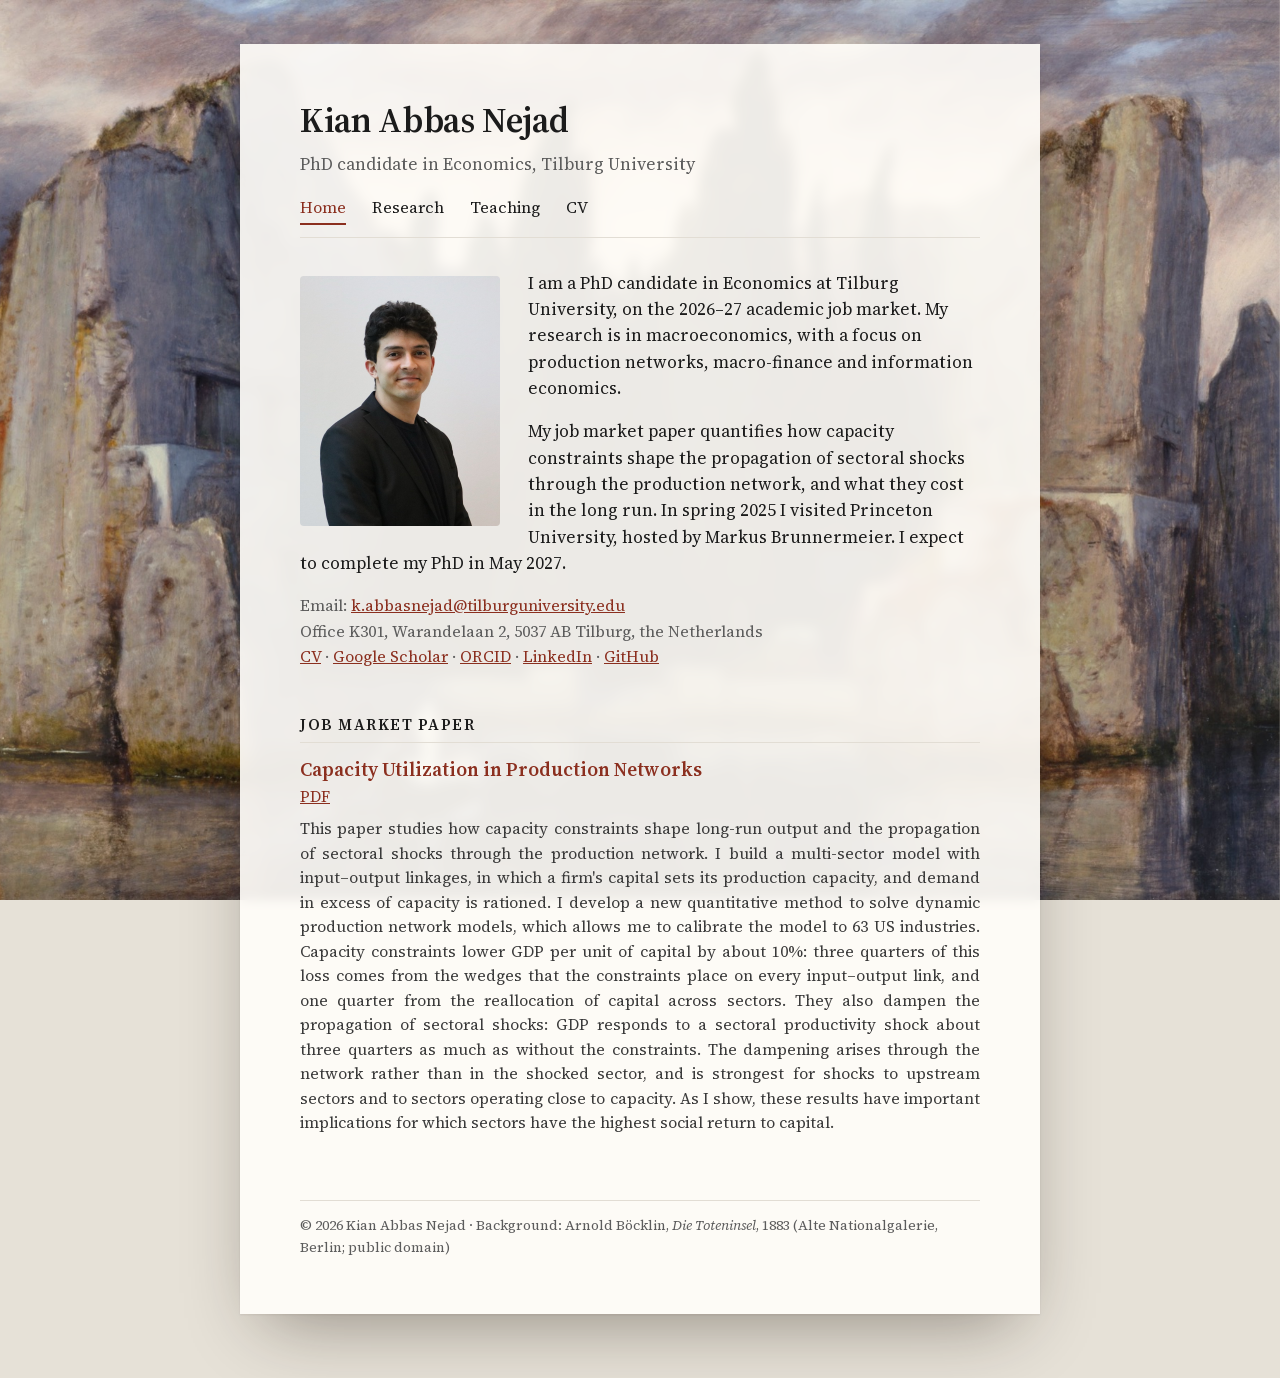
==== index.html @ 10d9824e "Add profile links to the home page; align two abstracts with the CV Co-Authored-By: Claude Fable 5.2" ====
<!doctype html>
<html lang="en">
<head>
<meta charset="utf-8">
<meta name="viewport" content="width=device-width,initial-scale=1">
<title>Kian Abbas Nejad</title>
<meta name="description" content="Kian Abbas Nejad is a PhD candidate in Economics at Tilburg University on the 2026–27 academic job market. Research in macroeconomics: production networks, macro-finance and information economics.">
<link rel="canonical" href="https://kianabbasnejad.com/">
<meta property="og:type" content="website">
<meta property="og:site_name" content="Kian Abbas Nejad">
<meta property="og:title" content="Kian Abbas Nejad">
<meta property="og:description" content="PhD candidate in Economics, Tilburg University. Macroeconomics, production networks, macro-finance and information economics. On the 2026–27 job market.">
<meta property="og:url" content="https://kianabbasnejad.com/">
<meta property="og:image" content="https://kianabbasnejad.com/assets/og-image.jpg">
<meta property="og:image:width" content="1200">
<meta property="og:image:height" content="630">
<meta name="twitter:card" content="summary_large_image">
<link rel="icon" href="/assets/favicon.svg" type="image/svg+xml">
<link rel="icon" href="/assets/favicon-32.png" type="image/png" sizes="32x32">
<link rel="apple-touch-icon" href="/assets/apple-touch-icon.png">
<link rel="stylesheet" href="/assets/style.css">
<script type="application/ld+json">
{"@context":"https://schema.org","@type":"Person","name":"Kian Abbas Nejad","url":"https://kianabbasnejad.com/","image":"https://kianabbasnejad.com/assets/kian.jpg","jobTitle":"PhD candidate in Economics","email":"mailto:k.abbasnejad@tilburguniversity.edu","affiliation":{"@type":"Organization","name":"Tilburg University","url":"https://www.tilburguniversity.edu/"},"knowsAbout":["Macroeconomics","Production networks","Macro-finance","Information economics"],"sameAs":["https://scholar.google.com/citations?user=rgm6spkAAAAJ","https://orcid.org/0009-0003-3855-0825","https://www.linkedin.com/in/kianabbasnejad/","https://github.com/KianAbbasNejad"]}
</script>
</head>
<body>
<div class="art" aria-hidden="true"></div>
<div class="wrap">
<header>
  <p class="name"><a href="/">Kian Abbas Nejad</a></p>
  <p class="sub">PhD candidate in Economics, Tilburg University</p>
  <nav aria-label="Main">
    <a href="/" class="active">Home</a>
    <a href="/research/">Research</a>
    <a href="/teaching/">Teaching</a>
    <a href="/cv/Kian_Abbas_Nejad_CV.pdf" target="_blank" rel="noopener">CV</a>
  </nav>
</header>
<main>
  <img class="photo" src="/assets/kian.jpg" alt="Kian Abbas Nejad" width="200" height="250">
  <p>I am a PhD candidate in Economics at Tilburg University, on the 2026–27 academic job market. My research is in macroeconomics, with a focus on production networks, macro-finance and information economics.</p>
  <p>My job market paper quantifies how capacity constraints shape the propagation of sectoral shocks through the production network, and what they cost in the long run. In spring 2025 I visited Princeton University, hosted by Markus Brunnermeier. I expect to complete my PhD in May 2027.</p>
  <p class="contact">Email: <a href="mailto:k.abbasnejad@tilburguniversity.edu">k.abbasnejad@tilburguniversity.edu</a><br>
  Office K301, Warandelaan 2, 5037 AB Tilburg, the Netherlands<br>
  <a href="/cv/Kian_Abbas_Nejad_CV.pdf" target="_blank" rel="noopener">CV</a> · <a href="https://scholar.google.com/citations?user=rgm6spkAAAAJ&amp;hl=en" target="_blank" rel="me noopener">Google Scholar</a> · <a href="https://orcid.org/0009-0003-3855-0825" target="_blank" rel="me noopener">ORCID</a> · <a href="https://www.linkedin.com/in/kianabbasnejad/" target="_blank" rel="me noopener">LinkedIn</a> · <a href="https://github.com/KianAbbasNejad" target="_blank" rel="me noopener">GitHub</a></p>

  <h2>Job Market Paper</h2>
  <div class="paper">
    <h3><a href="/papers/Abbas_Nejad_JMP.pdf" target="_blank" rel="noopener">Capacity Utilization in Production Networks</a></h3>
    <p class="meta"><a href="/papers/Abbas_Nejad_JMP.pdf" target="_blank" rel="noopener">PDF</a></p>
    <p class="abstract">This paper studies how capacity constraints shape long-run output and the propagation of sectoral shocks through the production network. I build a multi-sector model with input–output linkages, in which a firm's capital sets its production capacity, and demand in excess of capacity is rationed. I develop a new quantitative method to solve dynamic production network models, which allows me to calibrate the model to 63 US industries. Capacity constraints lower GDP per unit of capital by about 10%: three quarters of this loss comes from the wedges that the constraints place on every input–output link, and one quarter from the reallocation of capital across sectors. They also dampen the propagation of sectoral shocks: GDP responds to a sectoral productivity shock about three quarters as much as without the constraints. The dampening arises through the network rather than in the shocked sector, and is strongest for shocks to upstream sectors and to sectors operating close to capacity. As I show, these results have important implications for which sectors have the highest social return to capital.</p>
  </div>

</main>
<footer>© 2026 Kian Abbas Nejad · Background: Arnold Böcklin, <em>Die Toteninsel</em>, 1883 (Alte Nationalgalerie, Berlin; public domain)</footer>
</div>
<!-- Cloudflare Web Analytics --><script type='module' src='https://static.cloudflareinsights.com/beacon.min.js' data-cf-beacon='{"token": "11c5c9d2dc6c4e82a126b1cda43f1b98"}'></script><!-- End Cloudflare Web Analytics -->
</body>
</html>
---- assets/style.css ----
/* kianabbasnejad.com — stylesheet.
   Tunable values live in :root below: accent colour, painting strength (--art), card opacity (--card-a). */

@font-face{font-family:"Source Serif 4";font-style:normal;font-weight:300 700;font-display:swap;src:url(/assets/fonts/SourceSerif4-Roman-latin.woff2) format("woff2");unicode-range:U+0000-00FF,U+0131,U+0152-0153,U+02BB-02BC,U+02C6,U+02DA,U+02DC,U+0304,U+0308,U+0329,U+2000-206F,U+20AC,U+2122,U+2191,U+2193,U+2212,U+2215,U+FEFF,U+FFFD}
@font-face{font-family:"Source Serif 4";font-style:normal;font-weight:300 700;font-display:swap;src:url(/assets/fonts/SourceSerif4-Roman-latin-ext.woff2) format("woff2");unicode-range:U+0100-02BA,U+02BD-02C5,U+02C7-02CC,U+02CE-02D7,U+02DD-02FF,U+0304,U+0308,U+0329,U+1D00-1DBF,U+1E00-1E9F,U+1EF2-1EFF,U+2020,U+20A0-20AB,U+20AD-20C0,U+2113,U+2C60-2C7F,U+A720-A7FF}
@font-face{font-family:"Source Serif 4";font-style:italic;font-weight:300 700;font-display:swap;src:url(/assets/fonts/SourceSerif4-Italic-latin.woff2) format("woff2");unicode-range:U+0000-00FF,U+0131,U+0152-0153,U+02BB-02BC,U+02C6,U+02DA,U+02DC,U+0304,U+0308,U+0329,U+2000-206F,U+20AC,U+2122,U+2191,U+2193,U+2212,U+2215,U+FEFF,U+FFFD}
@font-face{font-family:"Source Serif 4";font-style:italic;font-weight:300 700;font-display:swap;src:url(/assets/fonts/SourceSerif4-Italic-latin-ext.woff2) format("woff2");unicode-range:U+0100-02BA,U+02BD-02C5,U+02C7-02CC,U+02CE-02D7,U+02DD-02FF,U+0304,U+0308,U+0329,U+1D00-1DBF,U+1E00-1E9F,U+1EF2-1EFF,U+2020,U+20A0-20AB,U+20AD-20C0,U+2113,U+2C60-2C7F,U+A720-A7FF}

:root{
  --text:#1b1b1b;
  --muted:#5c5c5c;
  --accent:#8b2f1f;      /* terracotta: links, paper titles, active tab */
  --rule:#e2ddd4;
  --card-rgb:255,253,249; /* cream card colour */
  --card-a:.92;           /* card opacity (0–1) */
  --base:#e6e1d7;         /* colour behind the painting while it loads */
  --art:1;                /* painting strength (0–1) */
}
*{box-sizing:border-box}
html{font-size:17px}
body{margin:0;background:var(--base);color:var(--text);font-family:"Source Serif 4",Georgia,"Times New Roman",serif;line-height:1.55;-webkit-font-smoothing:antialiased}

/* The painting: fixed behind everything */
.art{position:fixed;inset:0;z-index:0;background:url(/assets/toteninsel.jpg) center 40%/cover no-repeat;opacity:var(--art);pointer-events:none}

/* The card */
.wrap{position:relative;z-index:1;max-width:800px;margin:44px auto 64px;padding:48px 60px 56px;background:rgba(var(--card-rgb),var(--card-a));backdrop-filter:blur(6px);-webkit-backdrop-filter:blur(6px);box-shadow:0 1px 2px rgba(40,30,20,.08),0 28px 70px -24px rgba(30,20,10,.45)}

/* Header and navigation */
header .name{font-size:2.1rem;font-weight:600;margin:0;letter-spacing:-.01em}
header .name a{color:inherit;text-decoration:none}
header .sub{margin:4px 0 0;color:var(--muted)}
header nav{margin-top:16px;padding-bottom:12px;border-bottom:1px solid var(--rule)}
header nav a{display:inline-block;margin-right:22px;padding-bottom:3px;color:var(--text);text-decoration:none;font-size:.95rem}
header nav a:hover{color:var(--accent)}
header nav a.active{color:var(--accent);border-bottom:2px solid var(--accent)}
main{margin-top:32px}

/* Text */
a{color:var(--accent)}
p{margin:0 0 1em}
.muted{color:var(--muted)}
.photo{float:left;width:200px;height:auto;margin:6px 28px 12px 0;border-radius:4px}
.contact{font-size:.95rem;color:var(--muted)}
h1{font-size:1.5rem;font-weight:600;margin:0 0 16px}
h2{clear:both;font-size:.9rem;text-transform:uppercase;letter-spacing:.1em;font-weight:600;margin:44px 0 14px;padding-bottom:6px;border-bottom:1px solid var(--rule)}
main > h2:first-child{margin-top:0}

/* Papers */
.paper{margin:0 0 30px}
.paper h3{font-size:1.12rem;font-weight:600;margin:0 0 2px;line-height:1.35}
.paper h3 a{color:var(--accent);text-decoration:none}
.paper h3 a:hover{text-decoration:underline}
.paper .meta{color:var(--muted);font-size:.93rem;margin:0 0 8px}
.paper .abstract{font-size:.93rem;color:#3a3a3a;margin:0;text-align:justify;hyphens:auto}
.badge{display:inline-block;font:600 .68rem/1.4 system-ui,sans-serif;text-transform:uppercase;letter-spacing:.1em;color:var(--accent);border:1px solid var(--accent);border-radius:3px;padding:1px 6px;margin-right:8px;vertical-align:middle}
.refs{font-size:.95rem}

/* Teaching list: year column + description */
.teach{display:grid;grid-template-columns:150px 1fr;row-gap:10px;column-gap:16px;margin:0 0 8px;font-size:.98rem}
.teach dt{color:var(--muted);margin:0}
.teach dd{margin:0}

footer{margin-top:64px;padding-top:14px;border-top:1px solid var(--rule);color:var(--muted);font-size:.82rem}

@media(max-width:760px){
  html{font-size:16px}
  .art{display:none}                       /* phones: card fills the screen, painting not loaded */
  body{background:rgb(var(--card-rgb))}
  .wrap{margin:0;padding:28px 20px 44px;box-shadow:none;backdrop-filter:none;-webkit-backdrop-filter:none}
  .photo{float:none;display:block;width:170px;margin:0 0 20px}
  .teach{grid-template-columns:1fr;row-gap:2px}
  .teach dt{margin-top:10px}
}
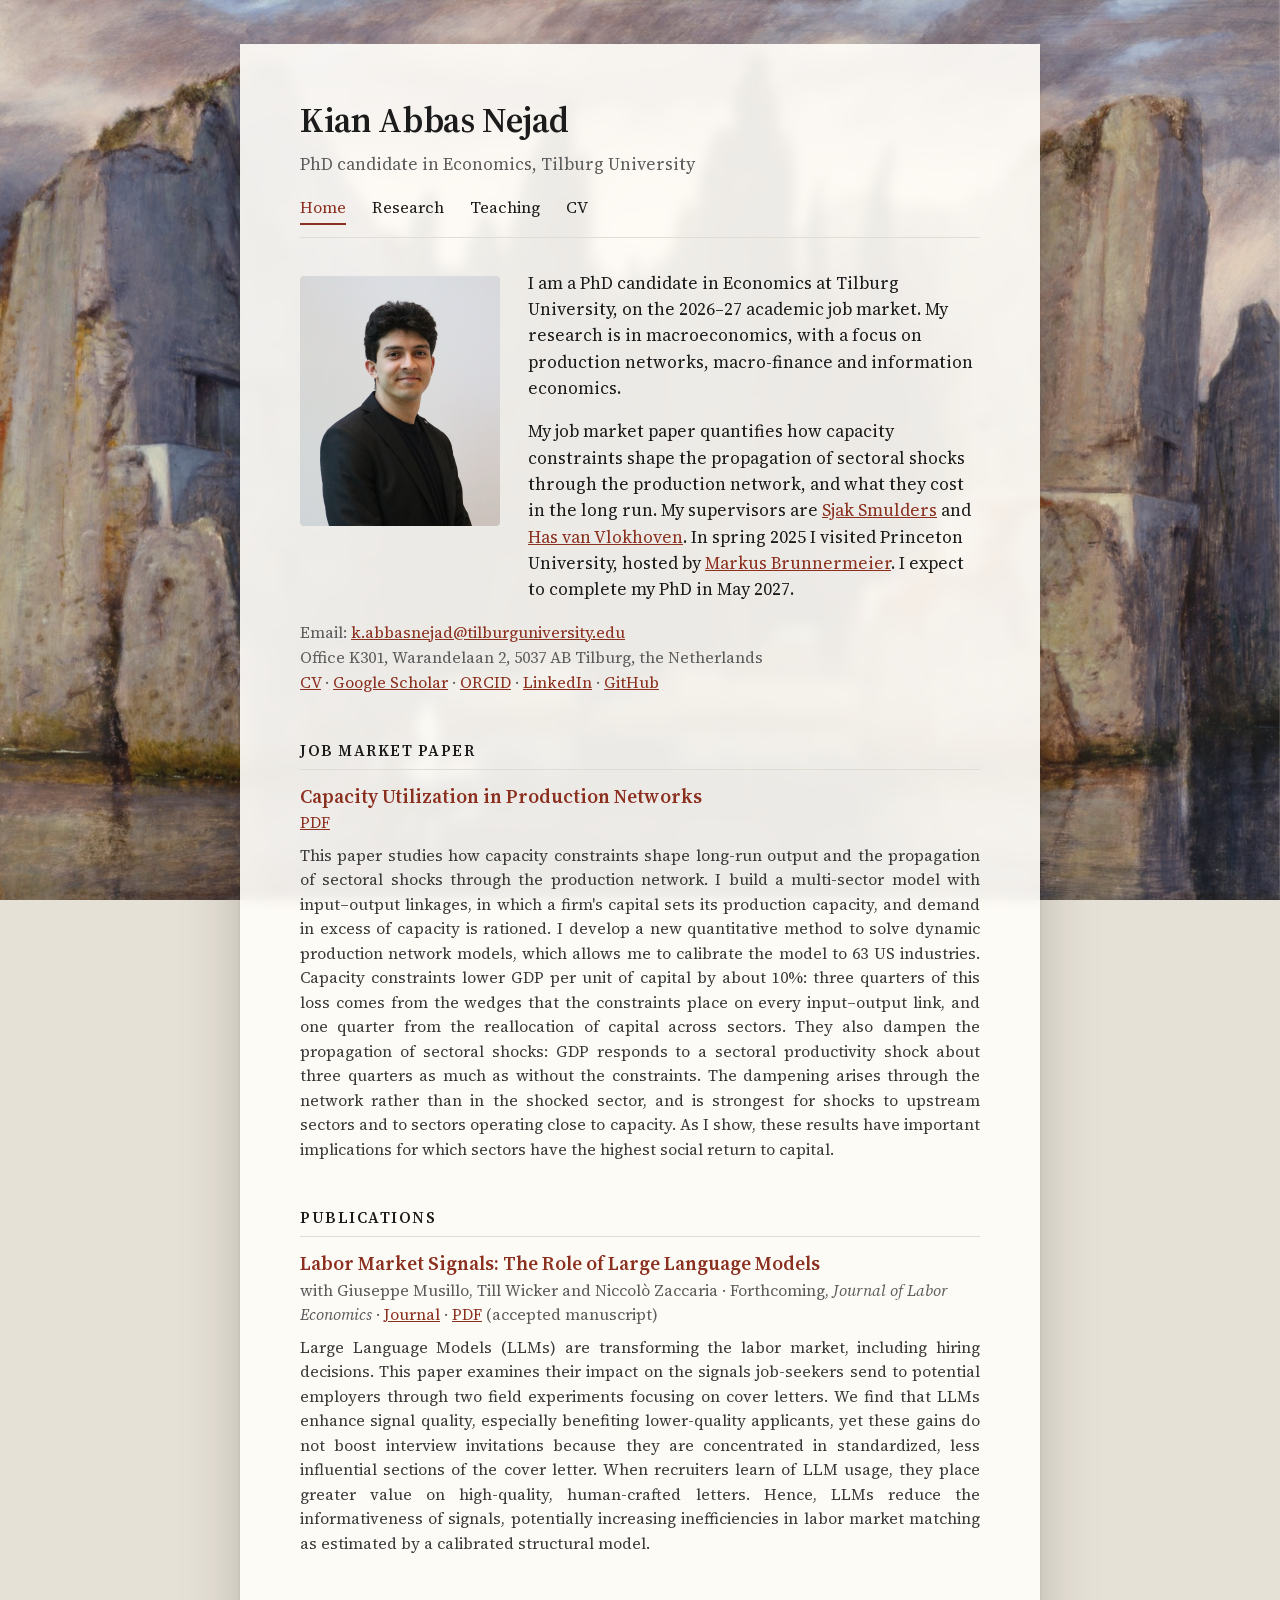
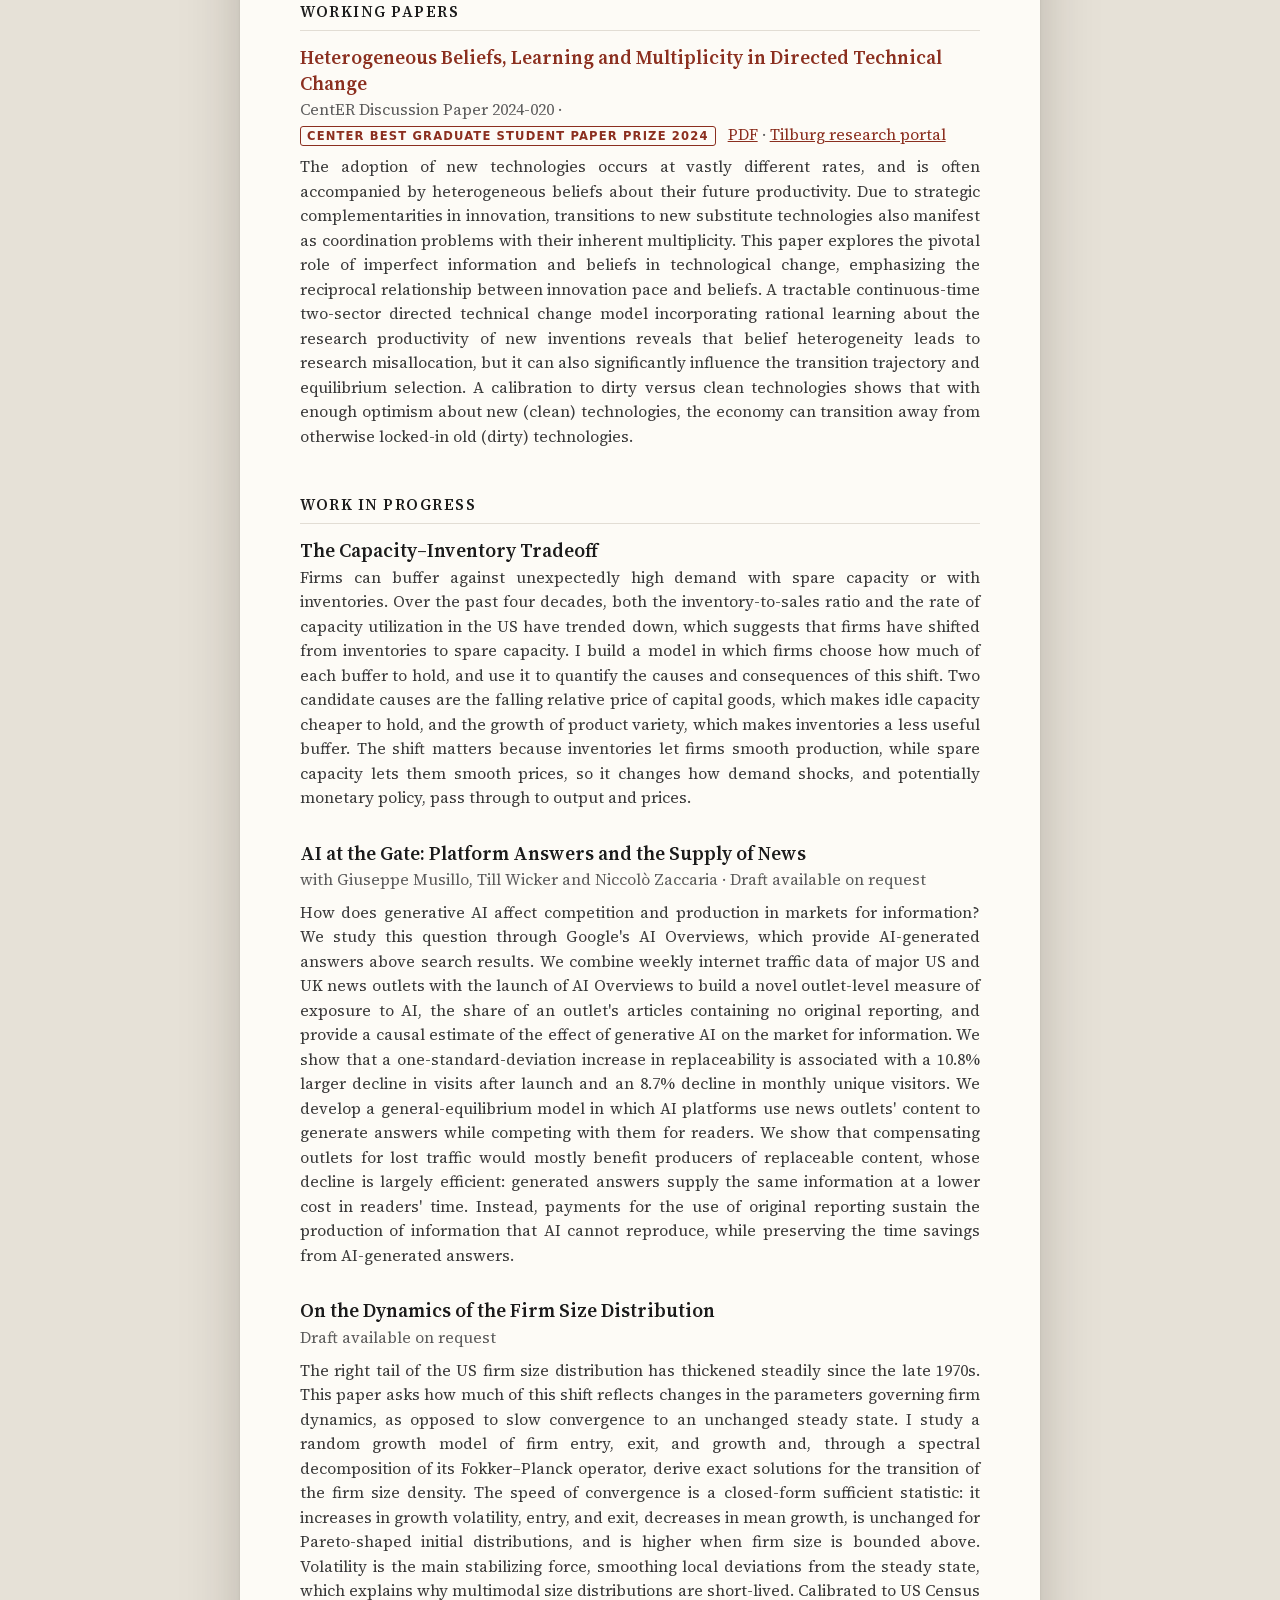
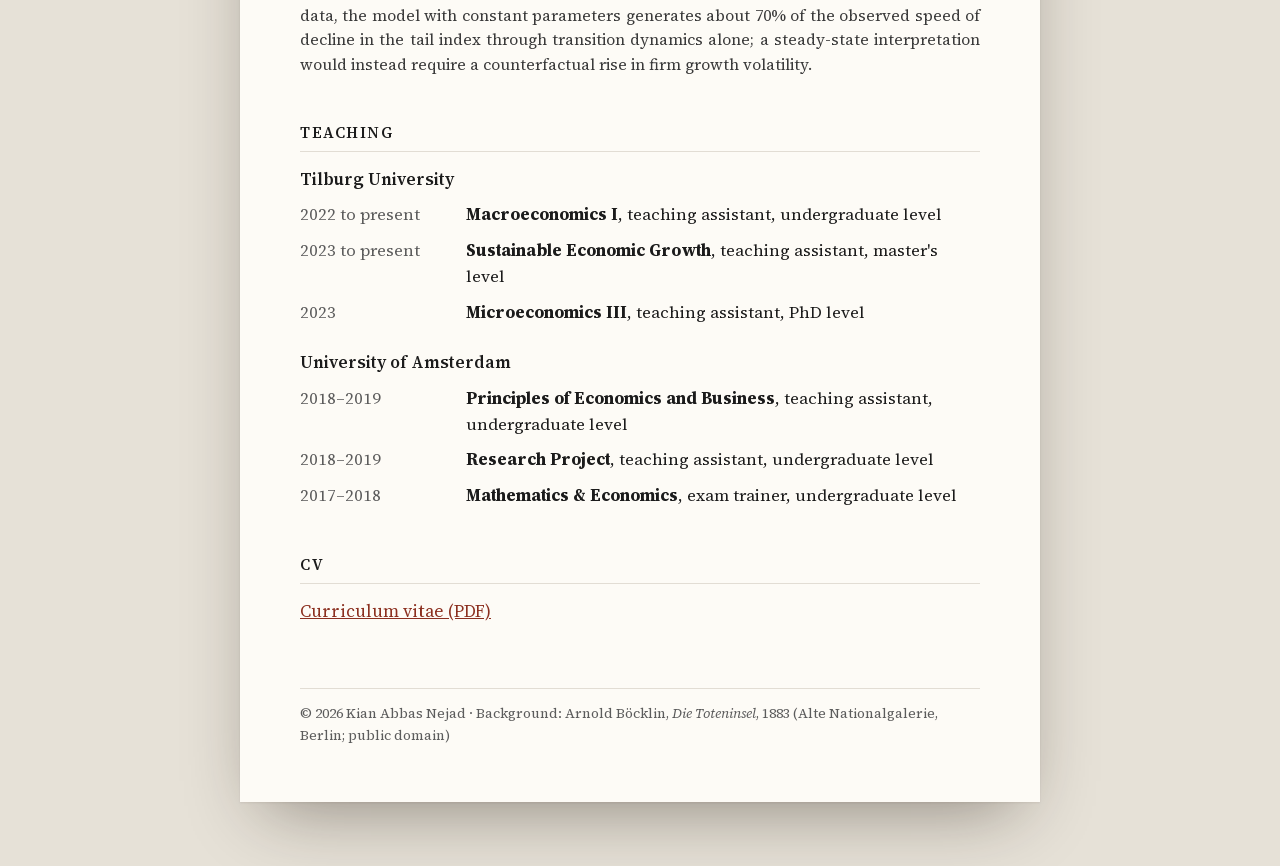
==== commit 9e5eec9d: "One-page site: research, teaching and CV become sections of the home page The tabs now jump to the s" ====
--- a/index.html
+++ b/index.html
@@ -18,42 +18,92 @@
 <link rel="icon" href="/assets/favicon.svg" type="image/svg+xml">
 <link rel="icon" href="/assets/favicon-32.png" type="image/png" sizes="32x32">
 <link rel="apple-touch-icon" href="/assets/apple-touch-icon.png">
-<link rel="stylesheet" href="/assets/style.css">
+<link rel="stylesheet" href="/assets/style.css?v=2">
 <script type="application/ld+json">
 {"@context":"https://schema.org","@type":"Person","name":"Kian Abbas Nejad","url":"https://kianabbasnejad.com/","image":"https://kianabbasnejad.com/assets/kian.jpg","jobTitle":"PhD candidate in Economics","email":"mailto:k.abbasnejad@tilburguniversity.edu","affiliation":{"@type":"Organization","name":"Tilburg University","url":"https://www.tilburguniversity.edu/"},"knowsAbout":["Macroeconomics","Production networks","Macro-finance","Information economics"],"sameAs":["https://scholar.google.com/citations?user=rgm6spkAAAAJ","https://orcid.org/0009-0003-3855-0825","https://www.linkedin.com/in/kianabbasnejad/","https://github.com/KianAbbasNejad"]}
 </script>
 </head>
 <body>
 <div class="art" aria-hidden="true"></div>
-<div class="wrap">
+<div class="wrap" id="top">
 <header>
   <p class="name"><a href="/">Kian Abbas Nejad</a></p>
   <p class="sub">PhD candidate in Economics, Tilburg University</p>
-  <nav aria-label="Main">
-    <a href="/" class="active">Home</a>
-    <a href="/research/">Research</a>
-    <a href="/teaching/">Teaching</a>
-    <a href="/cv/Kian_Abbas_Nejad_CV.pdf" target="_blank" rel="noopener">CV</a>
-  </nav>
 </header>
+<nav class="tabs" aria-label="Main"><div class="tabs-in">
+  <a href="/" class="active" data-s="top">Home</a>
+  <a href="/#research" data-s="research">Research</a>
+  <a href="/#teaching" data-s="teaching">Teaching</a>
+  <a href="/#cv" data-s="cv">CV</a>
+</div></nav>
 <main>
   <img class="photo" src="/assets/kian.jpg" alt="Kian Abbas Nejad" width="200" height="250">
+  <div class="bio">
   <p>I am a PhD candidate in Economics at Tilburg University, on the 2026–27 academic job market. My research is in macroeconomics, with a focus on production networks, macro-finance and information economics.</p>
-  <p>My job market paper quantifies how capacity constraints shape the propagation of sectoral shocks through the production network, and what they cost in the long run. In spring 2025 I visited Princeton University, hosted by Markus Brunnermeier. I expect to complete my PhD in May 2027.</p>
+  <p>My job market paper quantifies how capacity constraints shape the propagation of sectoral shocks through the production network, and what they cost in the long run. My supervisors are <a href="https://www.tilburguniversity.edu/staff/j-a-smulders" target="_blank" rel="noopener">Sjak Smulders</a> and <a href="https://sites.google.com/site/hasvanvlokhoven" target="_blank" rel="noopener">Has van Vlokhoven</a>. In spring 2025 I visited Princeton University, hosted by <a href="https://markus.scholar.princeton.edu/" target="_blank" rel="noopener">Markus Brunnermeier</a>. I expect to complete my PhD in May 2027.</p>
+  </div>
   <p class="contact">Email: <a href="mailto:k.abbasnejad@tilburguniversity.edu">k.abbasnejad@tilburguniversity.edu</a><br>
   Office K301, Warandelaan 2, 5037 AB Tilburg, the Netherlands<br>
   <a href="/cv/Kian_Abbas_Nejad_CV.pdf" target="_blank" rel="noopener">CV</a> · <a href="https://scholar.google.com/citations?user=rgm6spkAAAAJ&amp;hl=en" target="_blank" rel="me noopener">Google Scholar</a> · <a href="https://orcid.org/0009-0003-3855-0825" target="_blank" rel="me noopener">ORCID</a> · <a href="https://www.linkedin.com/in/kianabbasnejad/" target="_blank" rel="me noopener">LinkedIn</a> · <a href="https://github.com/KianAbbasNejad" target="_blank" rel="me noopener">GitHub</a></p>
 
-  <h2>Job Market Paper</h2>
+  <h2 id="research">Job Market Paper</h2>
   <div class="paper">
     <h3><a href="/papers/Abbas_Nejad_JMP.pdf" target="_blank" rel="noopener">Capacity Utilization in Production Networks</a></h3>
     <p class="meta"><a href="/papers/Abbas_Nejad_JMP.pdf" target="_blank" rel="noopener">PDF</a></p>
     <p class="abstract">This paper studies how capacity constraints shape long-run output and the propagation of sectoral shocks through the production network. I build a multi-sector model with input–output linkages, in which a firm's capital sets its production capacity, and demand in excess of capacity is rationed. I develop a new quantitative method to solve dynamic production network models, which allows me to calibrate the model to 63 US industries. Capacity constraints lower GDP per unit of capital by about 10%: three quarters of this loss comes from the wedges that the constraints place on every input–output link, and one quarter from the reallocation of capital across sectors. They also dampen the propagation of sectoral shocks: GDP responds to a sectoral productivity shock about three quarters as much as without the constraints. The dampening arises through the network rather than in the shocked sector, and is strongest for shocks to upstream sectors and to sectors operating close to capacity. As I show, these results have important implications for which sectors have the highest social return to capital.</p>
   </div>
 
+  <h2>Publications</h2>
+  <div class="paper">
+    <h3><a href="https://www.journals.uchicago.edu/doi/10.1086/744669" target="_blank" rel="noopener">Labor Market Signals: The Role of Large Language Models</a></h3>
+    <p class="meta">with Giuseppe Musillo, Till Wicker and Niccolò Zaccaria · Forthcoming, <em>Journal of Labor Economics</em> · <a href="https://www.journals.uchicago.edu/doi/10.1086/744669" target="_blank" rel="noopener">Journal</a> · <a href="/papers/Labor_Market_Signals_LLMs.pdf" target="_blank" rel="noopener">PDF</a> (accepted manuscript)</p>
+    <p class="abstract">Large Language Models (LLMs) are transforming the labor market, including hiring decisions. This paper examines their impact on the signals job-seekers send to potential employers through two field experiments focusing on cover letters. We find that LLMs enhance signal quality, especially benefiting lower-quality applicants, yet these gains do not boost interview invitations because they are concentrated in standardized, less influential sections of the cover letter. When recruiters learn of LLM usage, they place greater value on high-quality, human-crafted letters. Hence, LLMs reduce the informativeness of signals, potentially increasing inefficiencies in labor market matching as estimated by a calibrated structural model.</p>
+  </div>
+
+  <h2>Working Papers</h2>
+  <div class="paper">
+    <h3><a href="/papers/Abbas_Nejad_Heterogeneous_Beliefs_DTC.pdf" target="_blank" rel="noopener">Heterogeneous Beliefs, Learning and Multiplicity in Directed Technical Change</a></h3>
+    <p class="meta">CentER Discussion Paper 2024-020 · <span class="badge">CentER Best Graduate Student Paper Prize 2024</span> <a href="/papers/Abbas_Nejad_Heterogeneous_Beliefs_DTC.pdf" target="_blank" rel="noopener">PDF</a> · <a href="https://research.tilburguniversity.edu/en/publications/heterogeneous-beliefs-learning-and-multiplicity-in-directed-techn/" target="_blank" rel="noopener">Tilburg research portal</a></p>
+    <p class="abstract">The adoption of new technologies occurs at vastly different rates, and is often accompanied by heterogeneous beliefs about their future productivity. Due to strategic complementarities in innovation, transitions to new substitute technologies also manifest as coordination problems with their inherent multiplicity. This paper explores the pivotal role of imperfect information and beliefs in technological change, emphasizing the reciprocal relationship between innovation pace and beliefs. A tractable continuous-time two-sector directed technical change model incorporating rational learning about the research productivity of new inventions reveals that belief heterogeneity leads to research misallocation, but it can also significantly influence the transition trajectory and equilibrium selection. A calibration to dirty versus clean technologies shows that with enough optimism about new (clean) technologies, the economy can transition away from otherwise locked-in old (dirty) technologies.</p>
+  </div>
+
+  <h2>Work in Progress</h2>
+  <div class="paper">
+    <h3>The Capacity–Inventory Tradeoff</h3>
+    <p class="abstract">Firms can buffer against unexpectedly high demand with spare capacity or with inventories. Over the past four decades, both the inventory-to-sales ratio and the rate of capacity utilization in the US have trended down, which suggests that firms have shifted from inventories to spare capacity. I build a model in which firms choose how much of each buffer to hold, and use it to quantify the causes and consequences of this shift. Two candidate causes are the falling relative price of capital goods, which makes idle capacity cheaper to hold, and the growth of product variety, which makes inventories a less useful buffer. The shift matters because inventories let firms smooth production, while spare capacity lets them smooth prices, so it changes how demand shocks, and potentially monetary policy, pass through to output and prices.</p>
+  </div>
+  <div class="paper">
+    <h3>AI at the Gate: Platform Answers and the Supply of News</h3>
+    <p class="meta">with Giuseppe Musillo, Till Wicker and Niccolò Zaccaria · Draft available on request</p>
+    <p class="abstract">How does generative AI affect competition and production in markets for information? We study this question through Google's AI Overviews, which provide AI-generated answers above search results. We combine weekly internet traffic data of major US and UK news outlets with the launch of AI Overviews to build a novel outlet-level measure of exposure to AI, the share of an outlet's articles containing no original reporting, and provide a causal estimate of the effect of generative AI on the market for information. We show that a one-standard-deviation increase in replaceability is associated with a 10.8% larger decline in visits after launch and an 8.7% decline in monthly unique visitors. We develop a general-equilibrium model in which AI platforms use news outlets' content to generate answers while competing with them for readers. We show that compensating outlets for lost traffic would mostly benefit producers of replaceable content, whose decline is largely efficient: generated answers supply the same information at a lower cost in readers' time. Instead, payments for the use of original reporting sustain the production of information that AI cannot reproduce, while preserving the time savings from AI-generated answers.</p>
+  </div>
+  <div class="paper">
+    <h3>On the Dynamics of the Firm Size Distribution</h3>
+    <p class="meta">Draft available on request</p>
+    <p class="abstract">The right tail of the US firm size distribution has thickened steadily since the late 1970s. This paper asks how much of this shift reflects changes in the parameters governing firm dynamics, as opposed to slow convergence to an unchanged steady state. I study a random growth model of firm entry, exit, and growth and, through a spectral decomposition of its Fokker–Planck operator, derive exact solutions for the transition of the firm size density. The speed of convergence is a closed-form sufficient statistic: it increases in growth volatility, entry, and exit, decreases in mean growth, is unchanged for Pareto-shaped initial distributions, and is higher when firm size is bounded above. Volatility is the main stabilizing force, smoothing local deviations from the steady state, which explains why multimodal size distributions are short-lived. Calibrated to US Census data, the model with constant parameters generates about 70% of the observed speed of decline in the tail index through transition dynamics alone; a steady-state interpretation would instead require a counterfactual rise in firm growth volatility.</p>
+  </div>
+
+  <h2 id="teaching">Teaching</h2>
+  <h3 class="inst">Tilburg University</h3>
+  <dl class="teach">
+    <dt>2022 to present</dt><dd><strong>Macroeconomics I</strong>, teaching assistant, undergraduate level</dd>
+    <dt>2023 to present</dt><dd><strong>Sustainable Economic Growth</strong>, teaching assistant, master's level</dd>
+    <dt>2023</dt><dd><strong>Microeconomics III</strong>, teaching assistant, PhD level</dd>
+  </dl>
+
+  <h3 class="inst">University of Amsterdam</h3>
+  <dl class="teach">
+    <dt>2018–2019</dt><dd><strong>Principles of Economics and Business</strong>, teaching assistant, undergraduate level</dd>
+    <dt>2018–2019</dt><dd><strong>Research Project</strong>, teaching assistant, undergraduate level</dd>
+    <dt>2017–2018</dt><dd><strong>Mathematics &amp; Economics</strong>, exam trainer, undergraduate level</dd>
+  </dl>
+
+  <h2 id="cv">CV</h2>
+  <p><a href="/cv/Kian_Abbas_Nejad_CV.pdf" target="_blank" rel="noopener">Curriculum vitae (PDF)</a></p>
 </main>
 <footer>© 2026 Kian Abbas Nejad · Background: Arnold Böcklin, <em>Die Toteninsel</em>, 1883 (Alte Nationalgalerie, Berlin; public domain)</footer>
 </div>
+<script src="/assets/site.js?v=2" defer></script>
 <!-- Cloudflare Web Analytics --><script type='module' src='https://static.cloudflareinsights.com/beacon.min.js' data-cf-beacon='{"token": "11c5c9d2dc6c4e82a126b1cda43f1b98"}'></script><!-- End Cloudflare Web Analytics -->
 </body>
 </html>
--- a/assets/style.css
+++ b/assets/style.css
@@ -17,7 +17,8 @@
   --art:1;                /* painting strength (0–1) */
 }
 *{box-sizing:border-box}
-html{font-size:17px}
+html{font-size:17px;scroll-behavior:smooth}
+@media(prefers-reduced-motion:reduce){html{scroll-behavior:auto}}
 body{margin:0;background:var(--base);color:var(--text);font-family:"Source Serif 4",Georgia,"Times New Roman",serif;line-height:1.55;-webkit-font-smoothing:antialiased}
 
 /* The painting: fixed behind everything */
@@ -30,10 +31,16 @@
 header .name{font-size:2.1rem;font-weight:600;margin:0;letter-spacing:-.01em}
 header .name a{color:inherit;text-decoration:none}
 header .sub{margin:4px 0 0;color:var(--muted)}
-header nav{margin-top:16px;padding-bottom:12px;border-bottom:1px solid var(--rule)}
-header nav a{display:inline-block;margin-right:22px;padding-bottom:3px;color:var(--text);text-decoration:none;font-size:.95rem}
-header nav a:hover{color:var(--accent)}
-header nav a.active{color:var(--accent);border-bottom:2px solid var(--accent)}
+/* The tabs are a full-width band of the card (hence the negative margins), so that they can cover the text that scrolls under them */
+.tabs{margin:4px -60px 0;padding:12px 60px 0}
+.tabs-in{padding-bottom:12px;border-bottom:1px solid var(--rule)}
+.tabs a{display:inline-block;margin-right:22px;padding-bottom:3px;color:var(--text);text-decoration:none;font-size:.95rem}
+.tabs a:hover{color:var(--accent)}
+.tabs a.active{color:var(--accent);border-bottom:2px solid var(--accent)}
+/* With JavaScript (assets/site.js sets .js and .stuck) the tabs stay at the top of the window while the page scrolls */
+.js .tabs{position:sticky;top:0;z-index:2}
+.js .tabs.stuck{background:rgb(var(--card-rgb));box-shadow:0 1px 0 var(--rule),0 12px 18px -16px rgba(40,30,20,.45)}
+.js .tabs.stuck .tabs-in{border-bottom-color:transparent}
 main{margin-top:32px}
 
 /* Text */
@@ -41,9 +48,10 @@
 p{margin:0 0 1em}
 .muted{color:var(--muted)}
 .photo{float:left;width:200px;height:auto;margin:6px 28px 12px 0;border-radius:4px}
+.bio{overflow:hidden}                    /* the text stays a column beside the photo instead of running under it */
 .contact{font-size:.95rem;color:var(--muted)}
 h1{font-size:1.5rem;font-weight:600;margin:0 0 16px}
-h2{clear:both;font-size:.9rem;text-transform:uppercase;letter-spacing:.1em;font-weight:600;margin:44px 0 14px;padding-bottom:6px;border-bottom:1px solid var(--rule)}
+h2{clear:both;scroll-margin-top:76px;font-size:.9rem;text-transform:uppercase;letter-spacing:.1em;font-weight:600;margin:44px 0 14px;padding-bottom:6px;border-bottom:1px solid var(--rule)}
 main > h2:first-child{margin-top:0}
 
 /* Papers */
@@ -56,7 +64,9 @@
 .badge{display:inline-block;font:600 .68rem/1.4 system-ui,sans-serif;text-transform:uppercase;letter-spacing:.1em;color:var(--accent);border:1px solid var(--accent);border-radius:3px;padding:1px 6px;margin-right:8px;vertical-align:middle}
 .refs{font-size:.95rem}
 
-/* Teaching list: year column + description */
+/* Teaching list: institution, then year column + description */
+.inst{font-size:1rem;font-weight:600;margin:24px 0 10px}
+h2 + .inst{margin-top:0}
 .teach{display:grid;grid-template-columns:150px 1fr;row-gap:10px;column-gap:16px;margin:0 0 8px;font-size:.98rem}
 .teach dt{color:var(--muted);margin:0}
 .teach dd{margin:0}
@@ -68,6 +78,7 @@
   .art{display:none}                       /* phones: card fills the screen, painting not loaded */
   body{background:rgb(var(--card-rgb))}
   .wrap{margin:0;padding:28px 20px 44px;box-shadow:none;backdrop-filter:none;-webkit-backdrop-filter:none}
+  .tabs{margin:4px -20px 0;padding:12px 20px 0}
   .photo{float:none;display:block;width:170px;margin:0 0 20px}
   .teach{grid-template-columns:1fr;row-gap:2px}
   .teach dt{margin-top:10px}
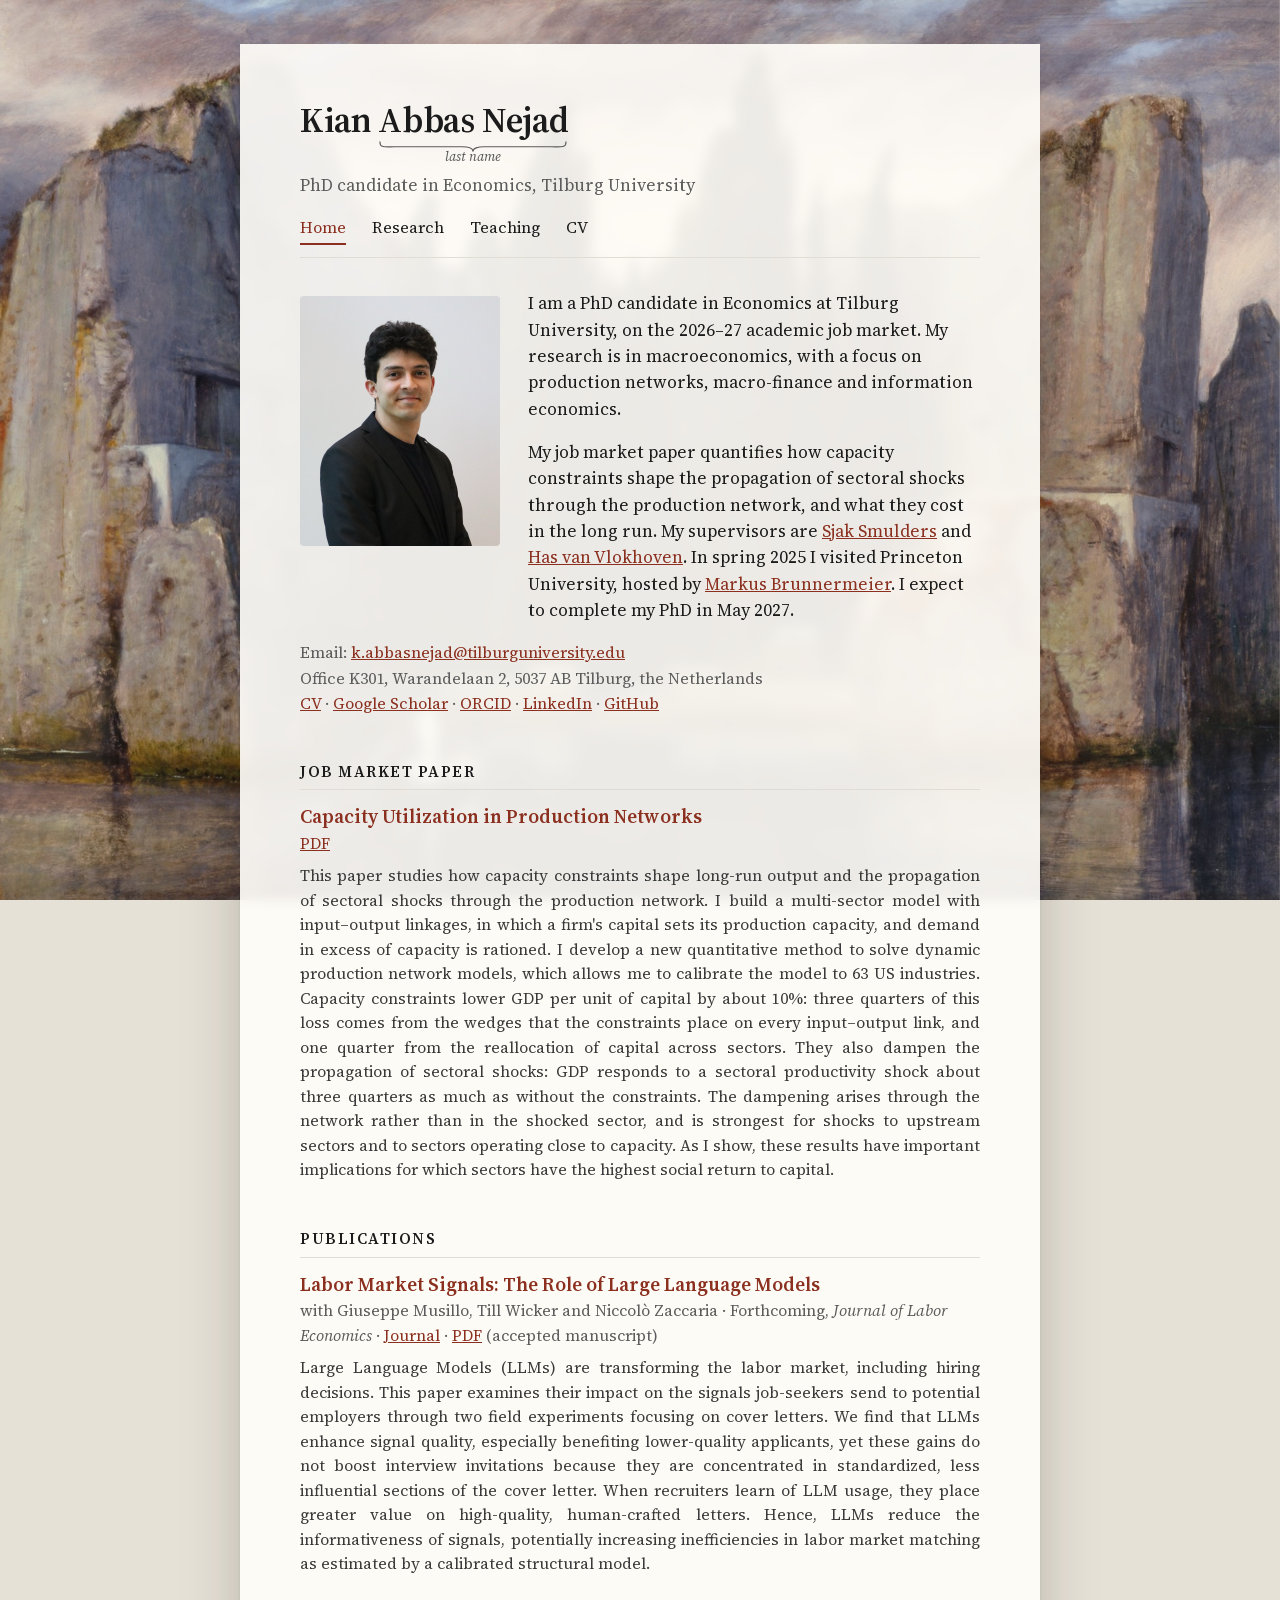
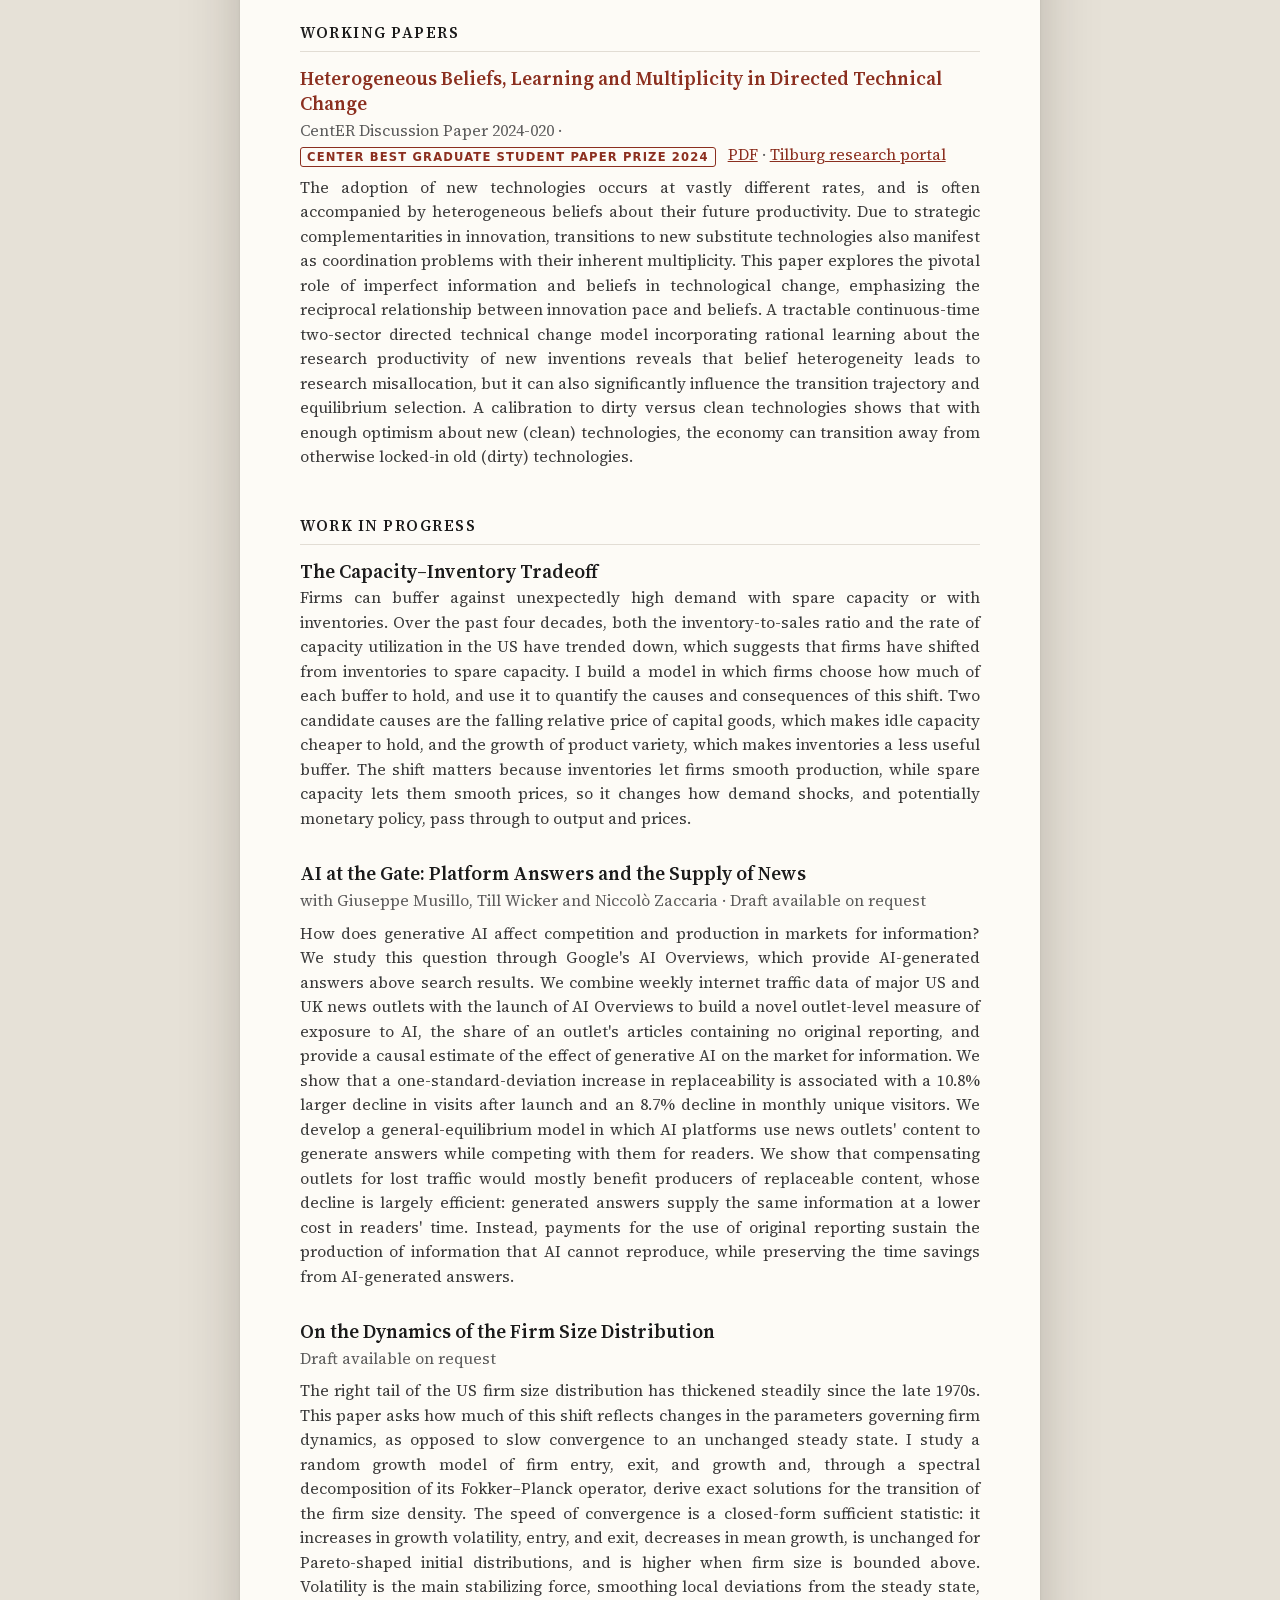
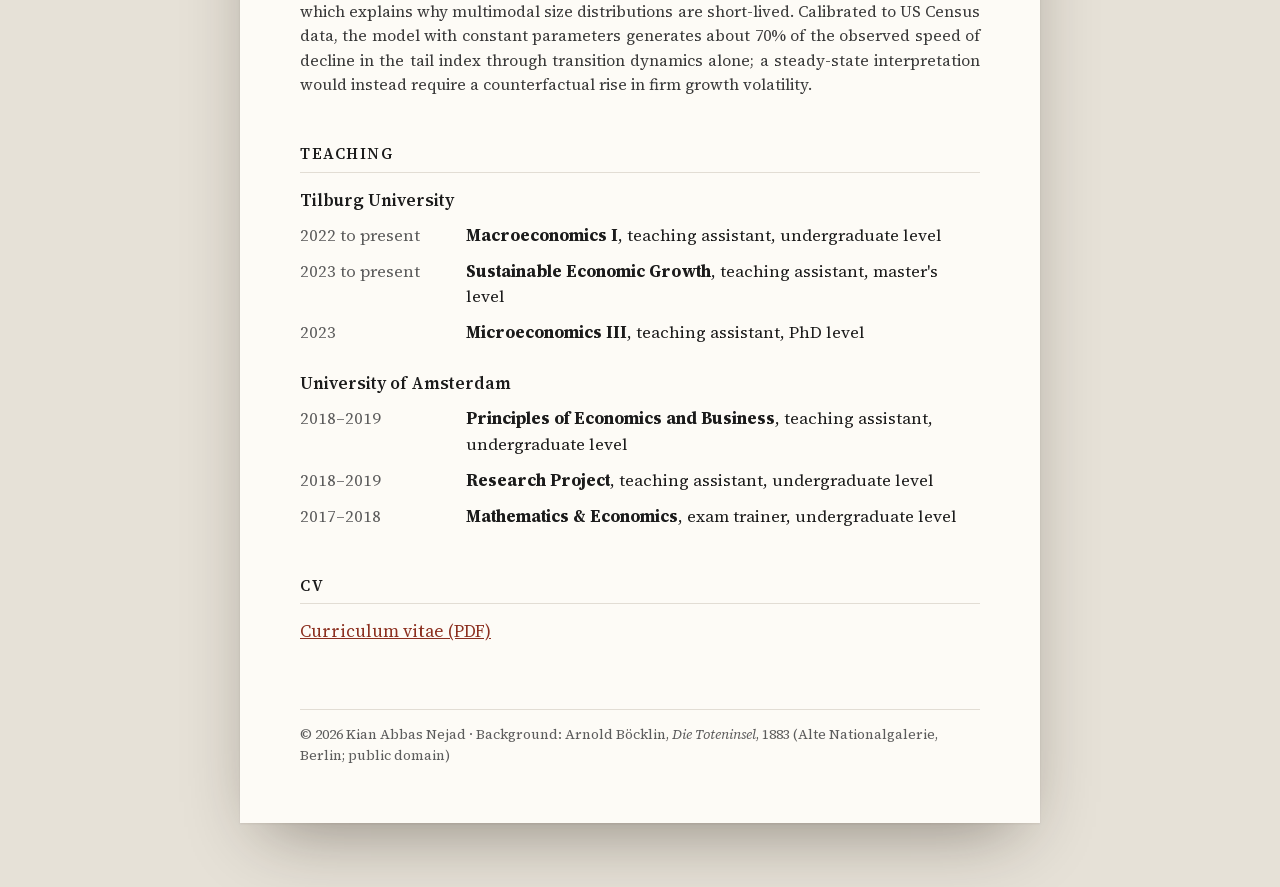
==== commit cf2e7adb: "Mark the last name with an underbrace; add first and last name to the structured data Co-Authored-By" ====
--- a/index.html
+++ b/index.html
@@ -18,16 +18,16 @@
 <link rel="icon" href="/assets/favicon.svg" type="image/svg+xml">
 <link rel="icon" href="/assets/favicon-32.png" type="image/png" sizes="32x32">
 <link rel="apple-touch-icon" href="/assets/apple-touch-icon.png">
-<link rel="stylesheet" href="/assets/style.css?v=2">
+<link rel="stylesheet" href="/assets/style.css?v=3">
 <script type="application/ld+json">
-{"@context":"https://schema.org","@type":"Person","name":"Kian Abbas Nejad","url":"https://kianabbasnejad.com/","image":"https://kianabbasnejad.com/assets/kian.jpg","jobTitle":"PhD candidate in Economics","email":"mailto:k.abbasnejad@tilburguniversity.edu","affiliation":{"@type":"Organization","name":"Tilburg University","url":"https://www.tilburguniversity.edu/"},"knowsAbout":["Macroeconomics","Production networks","Macro-finance","Information economics"],"sameAs":["https://scholar.google.com/citations?user=rgm6spkAAAAJ","https://orcid.org/0009-0003-3855-0825","https://www.linkedin.com/in/kianabbasnejad/","https://github.com/KianAbbasNejad"]}
+{"@context":"https://schema.org","@type":"Person","name":"Kian Abbas Nejad","givenName":"Kian","familyName":"Abbas Nejad","url":"https://kianabbasnejad.com/","image":"https://kianabbasnejad.com/assets/kian.jpg","jobTitle":"PhD candidate in Economics","email":"mailto:k.abbasnejad@tilburguniversity.edu","affiliation":{"@type":"Organization","name":"Tilburg University","url":"https://www.tilburguniversity.edu/"},"knowsAbout":["Macroeconomics","Production networks","Macro-finance","Information economics"],"sameAs":["https://scholar.google.com/citations?user=rgm6spkAAAAJ","https://orcid.org/0009-0003-3855-0825","https://www.linkedin.com/in/kianabbasnejad/","https://github.com/KianAbbasNejad"]}
 </script>
 </head>
 <body>
 <div class="art" aria-hidden="true"></div>
 <div class="wrap" id="top">
 <header>
-  <p class="name"><a href="/">Kian Abbas Nejad</a></p>
+  <p class="name braced"><a href="/">Kian <span class="ub">Abbas Nejad<svg viewBox="0 0 200 12" preserveAspectRatio="none" aria-hidden="true" focusable="false"><path d="M1,1 C1,7.5 5,6.5 16,6.5 L88,6.5 C95,6.5 100,8 100,11.5 C100,8 105,6.5 112,6.5 L184,6.5 C195,6.5 199,7.5 199,1"/></svg></span></a></p>
   <p class="sub">PhD candidate in Economics, Tilburg University</p>
 </header>
 <nav class="tabs" aria-label="Main"><div class="tabs-in">
@@ -103,7 +103,7 @@
 </main>
 <footer>© 2026 Kian Abbas Nejad · Background: Arnold Böcklin, <em>Die Toteninsel</em>, 1883 (Alte Nationalgalerie, Berlin; public domain)</footer>
 </div>
-<script src="/assets/site.js?v=2" defer></script>
+<script src="/assets/site.js?v=3" defer></script>
 <!-- Cloudflare Web Analytics --><script type='module' src='https://static.cloudflareinsights.com/beacon.min.js' data-cf-beacon='{"token": "11c5c9d2dc6c4e82a126b1cda43f1b98"}'></script><!-- End Cloudflare Web Analytics -->
 </body>
 </html>
--- a/assets/style.css
+++ b/assets/style.css
@@ -31,6 +31,14 @@
 header .name{font-size:2.1rem;font-weight:600;margin:0;letter-spacing:-.01em}
 header .name a{color:inherit;text-decoration:none}
 header .sub{margin:4px 0 0;color:var(--muted)}
+/* The brace under the last name, as \underbrace{Abbas Nejad}_{last name}. The label is drawn here and is not in the
+   page's text, so search engines and screen readers still read the plain name. Other versions: _mockups/name/ */
+.name.braced{margin-bottom:1.45rem}
+.ub{position:relative;display:inline-block}
+.ub svg{position:absolute;left:.03em;width:calc(100% - .06em);top:calc(100% - .17em);height:.3em;overflow:visible;color:var(--muted)}
+.ub svg path{fill:none;stroke:currentColor;stroke-width:1.15;stroke-linecap:round;stroke-linejoin:round;vector-effect:non-scaling-stroke}
+.ub::after{content:"last name";position:absolute;left:-1em;right:-1em;top:calc(100% + .3em);text-align:center;font-size:.36em;font-weight:400;font-style:italic;letter-spacing:0;line-height:1;color:var(--muted);white-space:nowrap}
+@supports (content:"x" / ""){.ub::after{content:"last name" / ""}}
 /* The tabs are a full-width band of the card (hence the negative margins), so that they can cover the text that scrolls under them */
 .tabs{margin:4px -60px 0;padding:12px 60px 0}
 .tabs-in{padding-bottom:12px;border-bottom:1px solid var(--rule)}
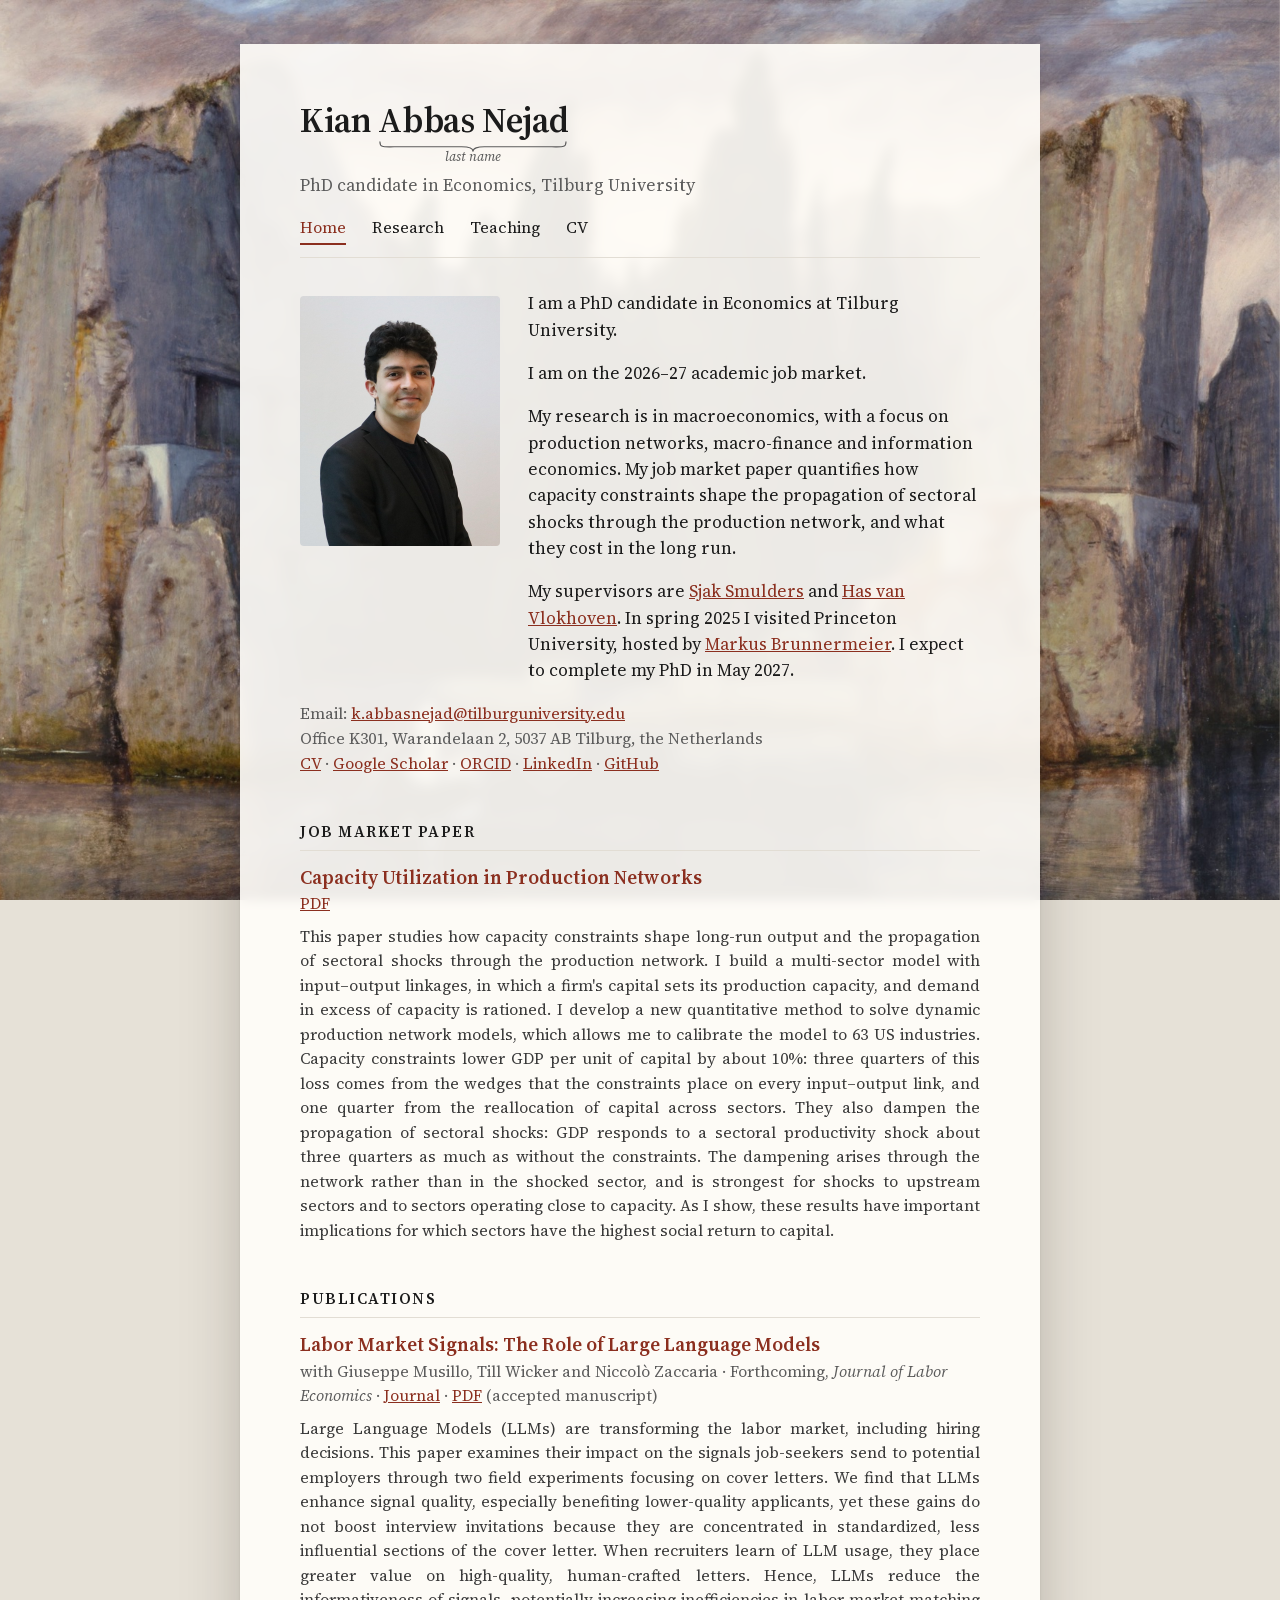
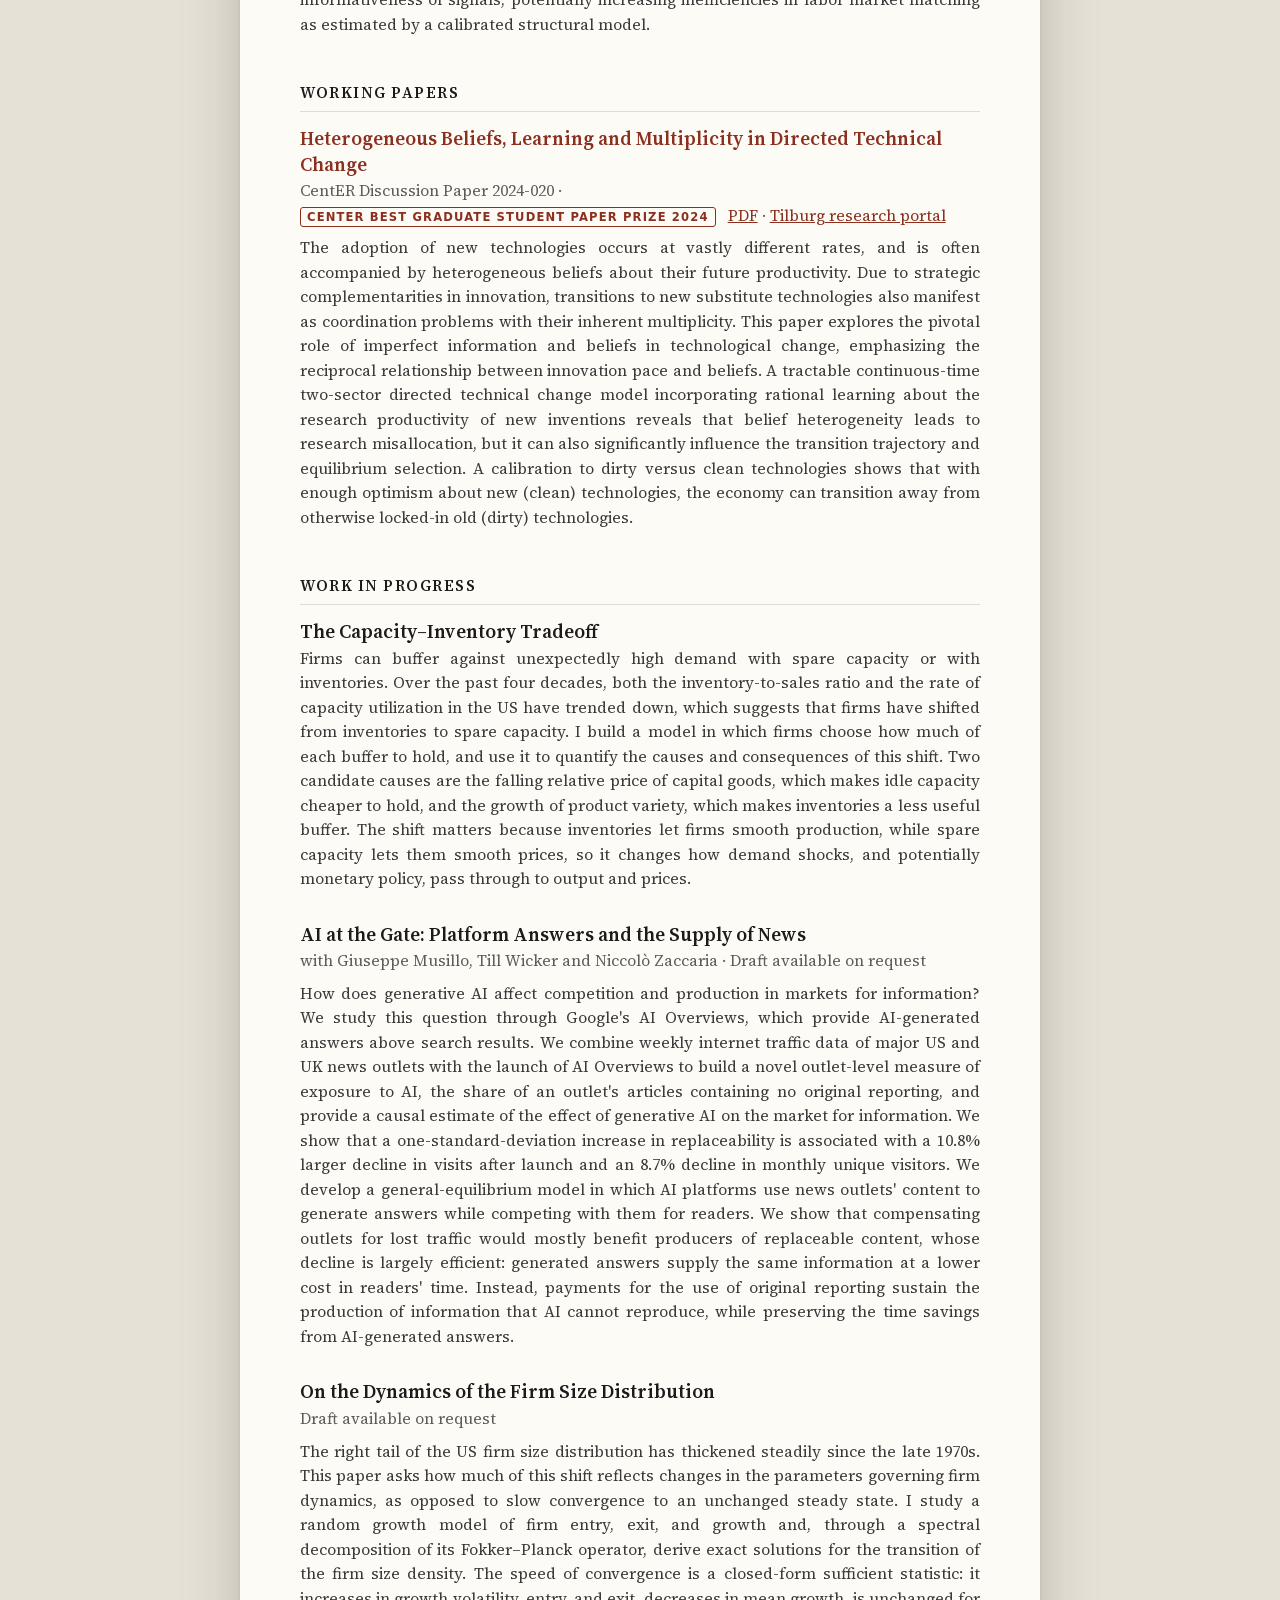
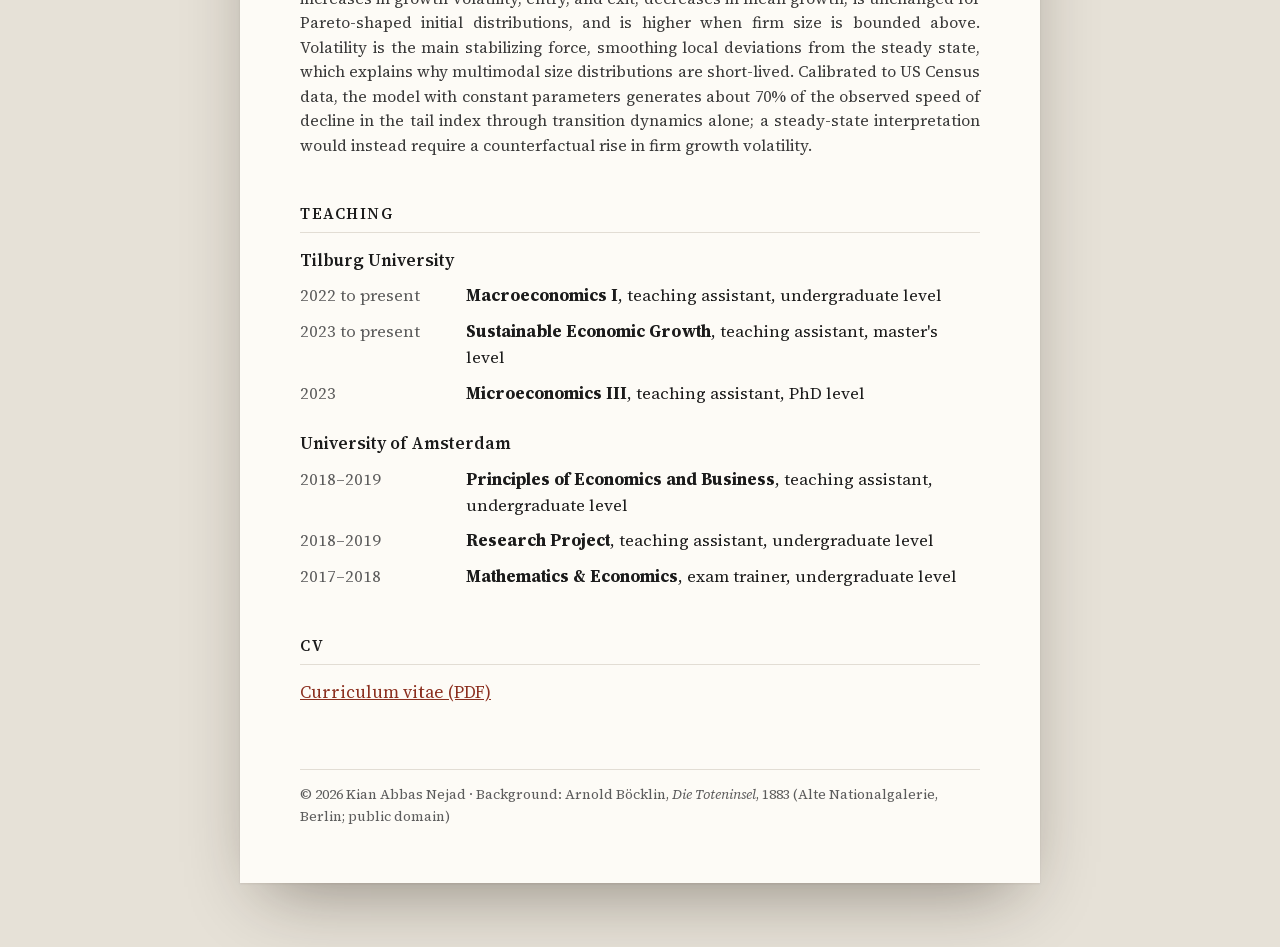
==== commit 84c96788: "Rearrange the bio into four short paragraphs Co-Authored-By: Claude Fable 5.2 <noreply@anthropic.com" ====
--- a/index.html
+++ b/index.html
@@ -39,8 +39,10 @@
 <main>
   <img class="photo" src="/assets/kian.jpg" alt="Kian Abbas Nejad" width="200" height="250">
   <div class="bio">
-  <p>I am a PhD candidate in Economics at Tilburg University, on the 2026–27 academic job market. My research is in macroeconomics, with a focus on production networks, macro-finance and information economics.</p>
-  <p>My job market paper quantifies how capacity constraints shape the propagation of sectoral shocks through the production network, and what they cost in the long run. My supervisors are <a href="https://www.tilburguniversity.edu/staff/j-a-smulders" target="_blank" rel="noopener">Sjak Smulders</a> and <a href="https://sites.google.com/site/hasvanvlokhoven" target="_blank" rel="noopener">Has van Vlokhoven</a>. In spring 2025 I visited Princeton University, hosted by <a href="https://markus.scholar.princeton.edu/" target="_blank" rel="noopener">Markus Brunnermeier</a>. I expect to complete my PhD in May 2027.</p>
+  <p>I am a PhD candidate in Economics at Tilburg University.</p>
+  <p>I am on the 2026–27 academic job market.</p>
+  <p>My research is in macroeconomics, with a focus on production networks, macro-finance and information economics. My job market paper quantifies how capacity constraints shape the propagation of sectoral shocks through the production network, and what they cost in the long run.</p>
+  <p>My supervisors are <a href="https://www.tilburguniversity.edu/staff/j-a-smulders" target="_blank" rel="noopener">Sjak Smulders</a> and <a href="https://sites.google.com/site/hasvanvlokhoven" target="_blank" rel="noopener">Has van Vlokhoven</a>. In spring 2025 I visited Princeton University, hosted by <a href="https://markus.scholar.princeton.edu/" target="_blank" rel="noopener">Markus Brunnermeier</a>. I expect to complete my PhD in May 2027.</p>
   </div>
   <p class="contact">Email: <a href="mailto:k.abbasnejad@tilburguniversity.edu">k.abbasnejad@tilburguniversity.edu</a><br>
   Office K301, Warandelaan 2, 5037 AB Tilburg, the Netherlands<br>
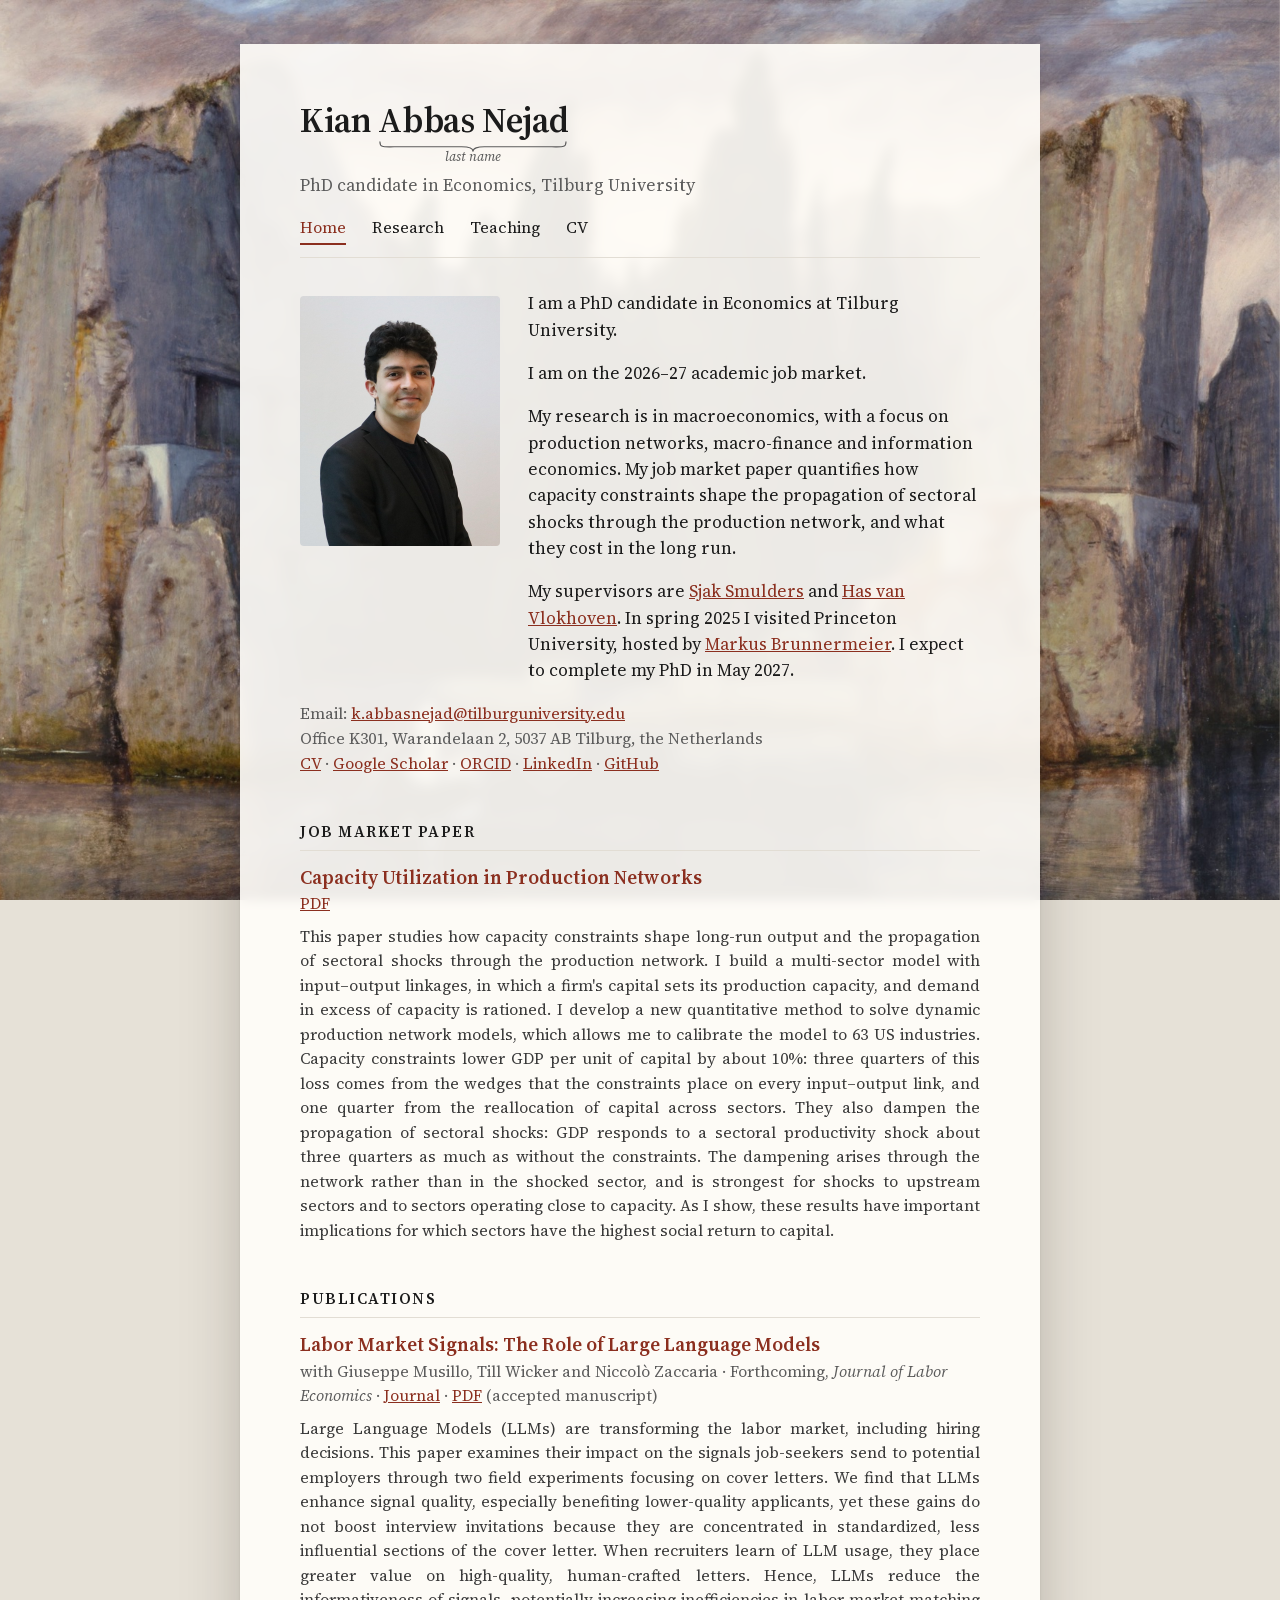
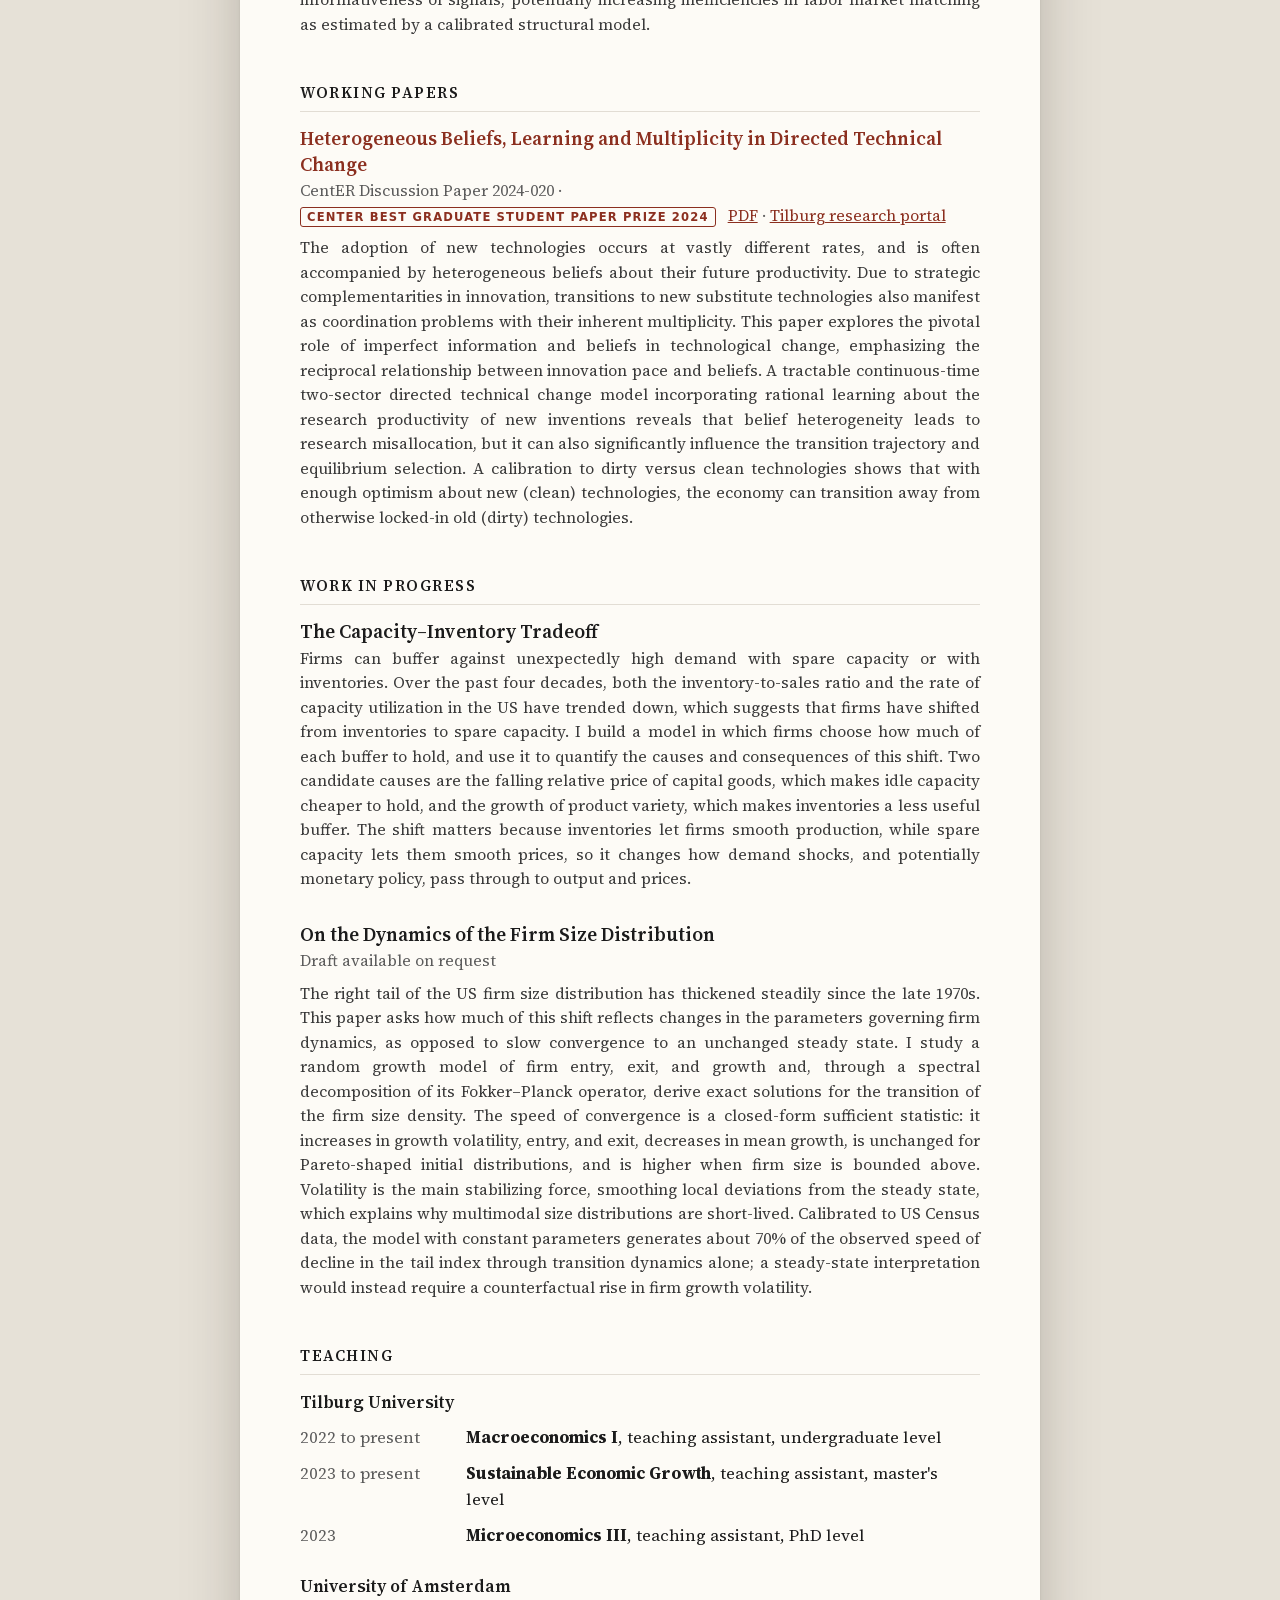
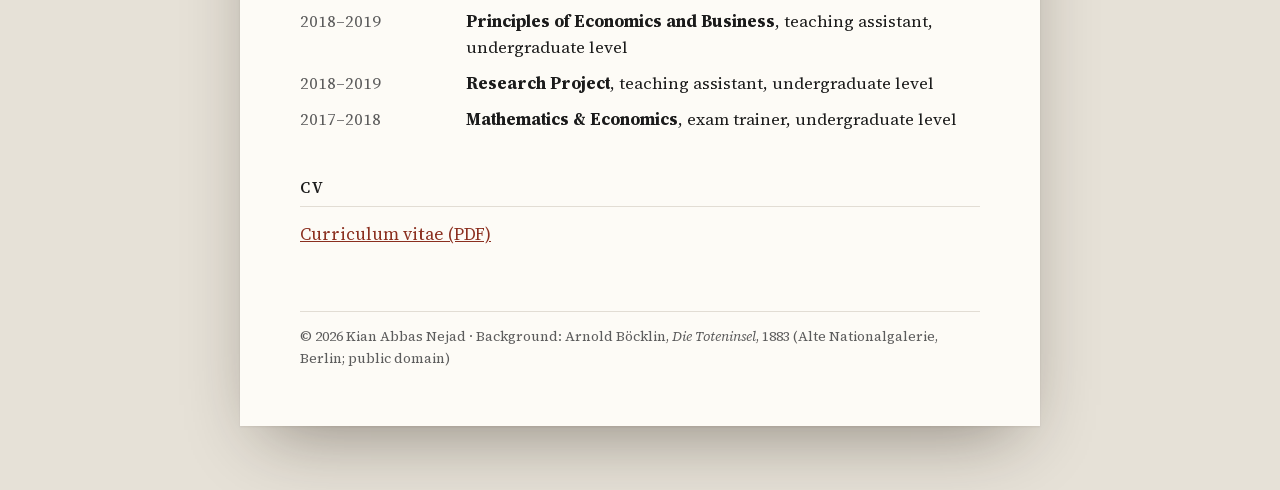
==== commit ec78ba16: "Update the Work in Progress list and the CV Co-Authored-By: Claude Fable 5.2 <noreply@anthropic.com>" ====
--- a/index.html
+++ b/index.html
@@ -75,11 +75,6 @@
     <p class="abstract">Firms can buffer against unexpectedly high demand with spare capacity or with inventories. Over the past four decades, both the inventory-to-sales ratio and the rate of capacity utilization in the US have trended down, which suggests that firms have shifted from inventories to spare capacity. I build a model in which firms choose how much of each buffer to hold, and use it to quantify the causes and consequences of this shift. Two candidate causes are the falling relative price of capital goods, which makes idle capacity cheaper to hold, and the growth of product variety, which makes inventories a less useful buffer. The shift matters because inventories let firms smooth production, while spare capacity lets them smooth prices, so it changes how demand shocks, and potentially monetary policy, pass through to output and prices.</p>
   </div>
   <div class="paper">
-    <h3>AI at the Gate: Platform Answers and the Supply of News</h3>
-    <p class="meta">with Giuseppe Musillo, Till Wicker and Niccolò Zaccaria · Draft available on request</p>
-    <p class="abstract">How does generative AI affect competition and production in markets for information? We study this question through Google's AI Overviews, which provide AI-generated answers above search results. We combine weekly internet traffic data of major US and UK news outlets with the launch of AI Overviews to build a novel outlet-level measure of exposure to AI, the share of an outlet's articles containing no original reporting, and provide a causal estimate of the effect of generative AI on the market for information. We show that a one-standard-deviation increase in replaceability is associated with a 10.8% larger decline in visits after launch and an 8.7% decline in monthly unique visitors. We develop a general-equilibrium model in which AI platforms use news outlets' content to generate answers while competing with them for readers. We show that compensating outlets for lost traffic would mostly benefit producers of replaceable content, whose decline is largely efficient: generated answers supply the same information at a lower cost in readers' time. Instead, payments for the use of original reporting sustain the production of information that AI cannot reproduce, while preserving the time savings from AI-generated answers.</p>
-  </div>
-  <div class="paper">
     <h3>On the Dynamics of the Firm Size Distribution</h3>
     <p class="meta">Draft available on request</p>
     <p class="abstract">The right tail of the US firm size distribution has thickened steadily since the late 1970s. This paper asks how much of this shift reflects changes in the parameters governing firm dynamics, as opposed to slow convergence to an unchanged steady state. I study a random growth model of firm entry, exit, and growth and, through a spectral decomposition of its Fokker–Planck operator, derive exact solutions for the transition of the firm size density. The speed of convergence is a closed-form sufficient statistic: it increases in growth volatility, entry, and exit, decreases in mean growth, is unchanged for Pareto-shaped initial distributions, and is higher when firm size is bounded above. Volatility is the main stabilizing force, smoothing local deviations from the steady state, which explains why multimodal size distributions are short-lived. Calibrated to US Census data, the model with constant parameters generates about 70% of the observed speed of decline in the tail index through transition dynamics alone; a steady-state interpretation would instead require a counterfactual rise in firm growth volatility.</p>
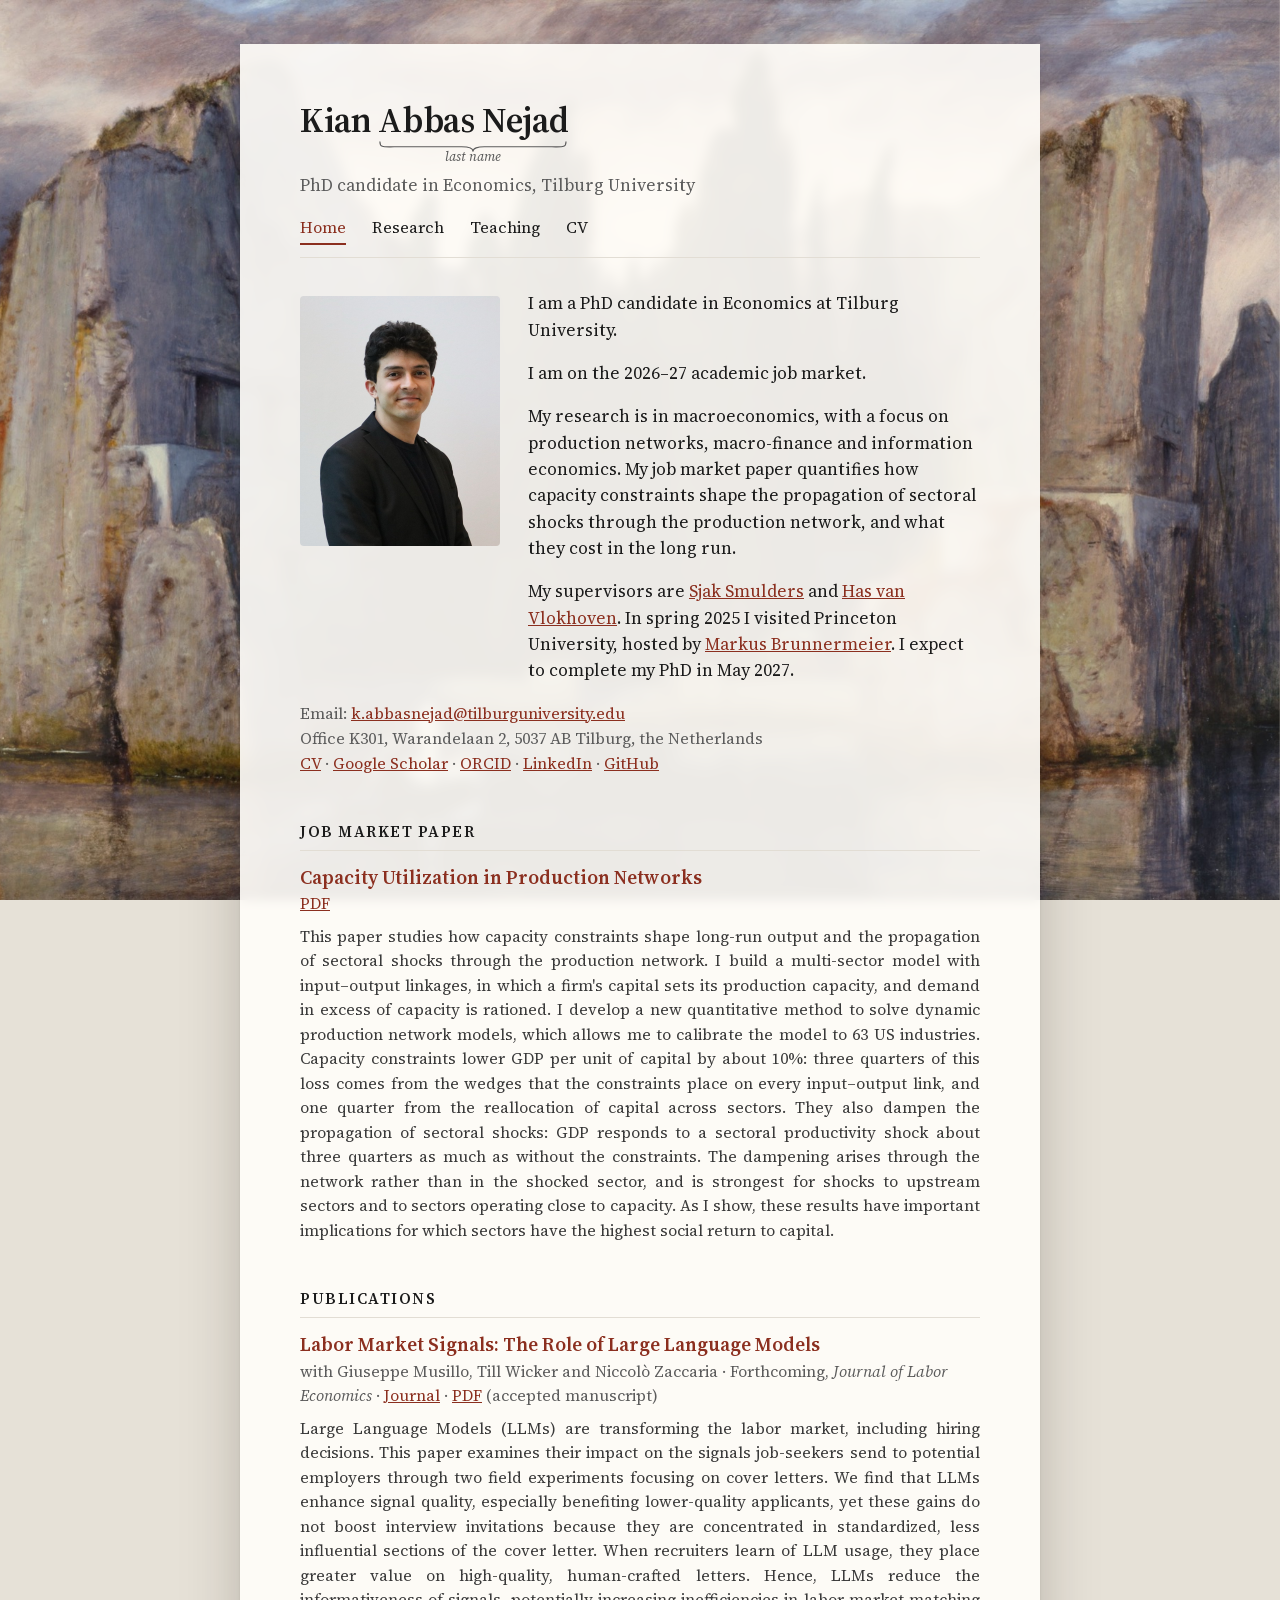
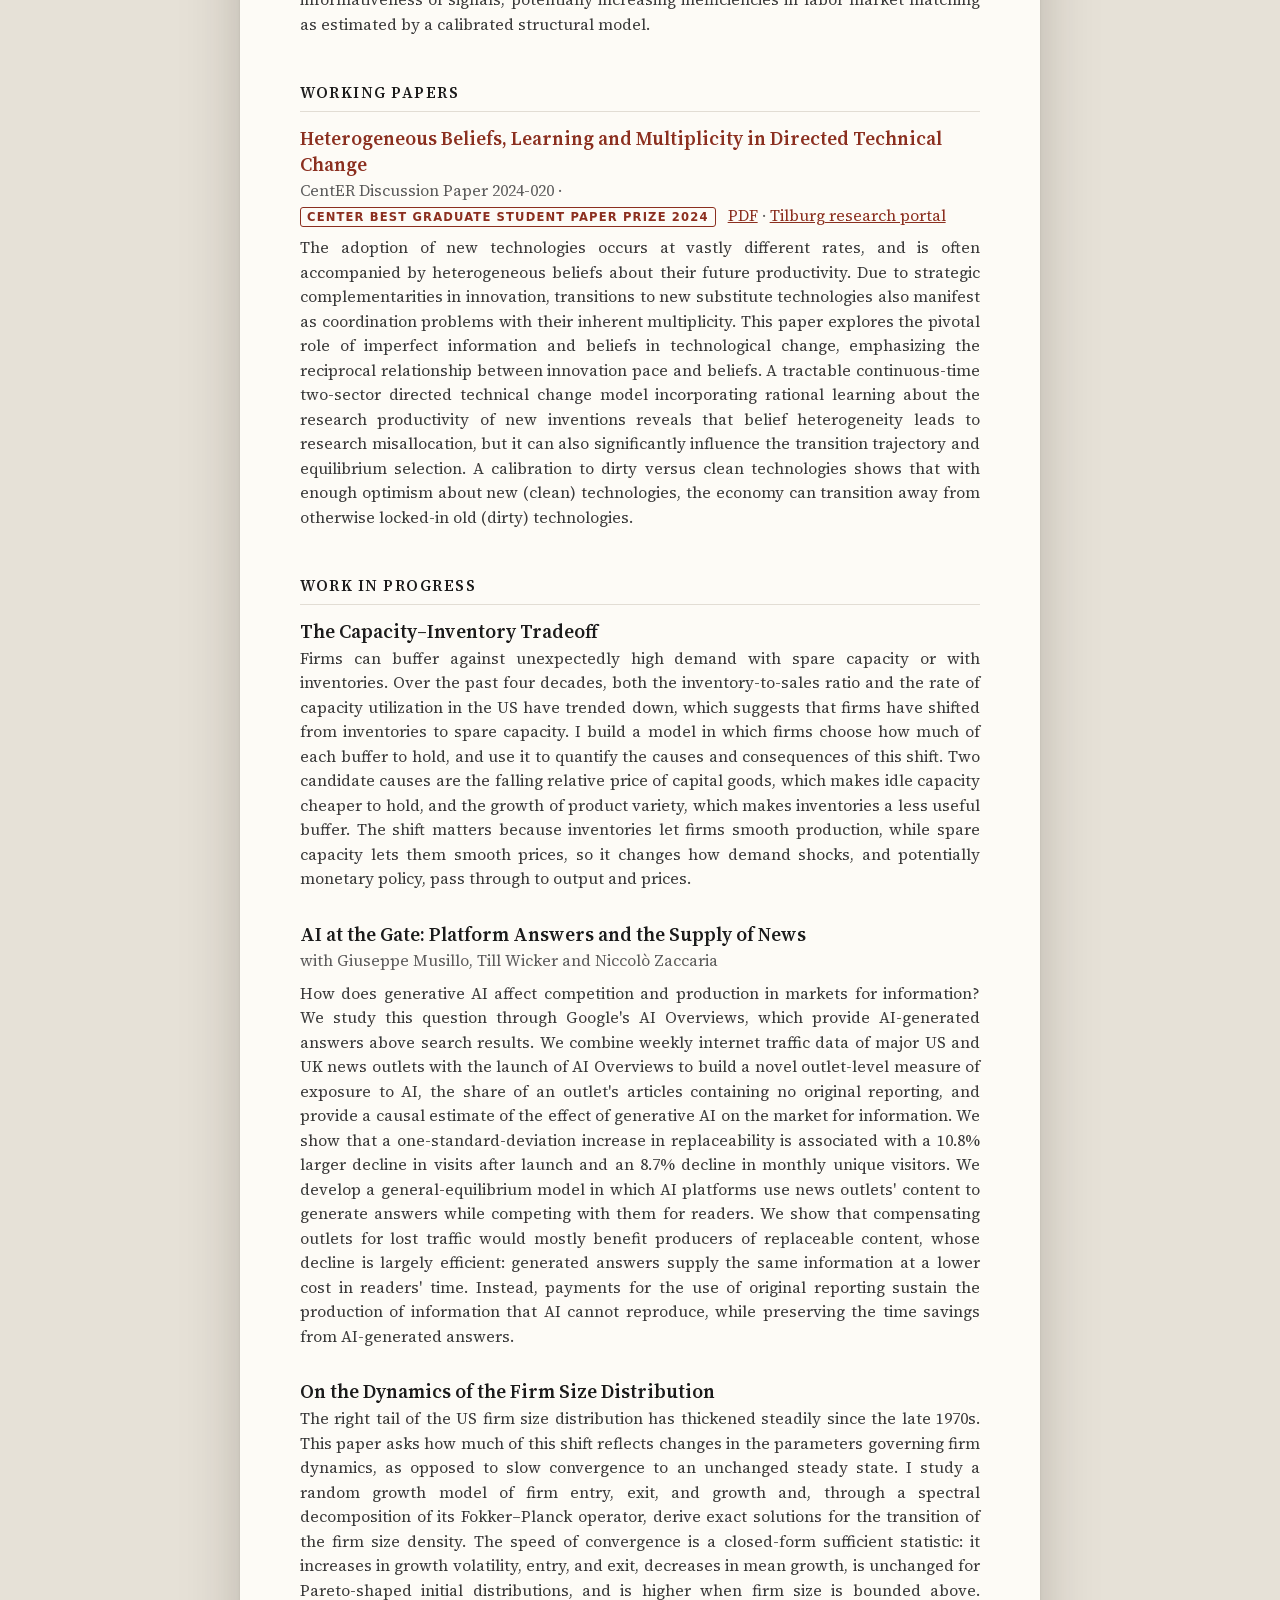
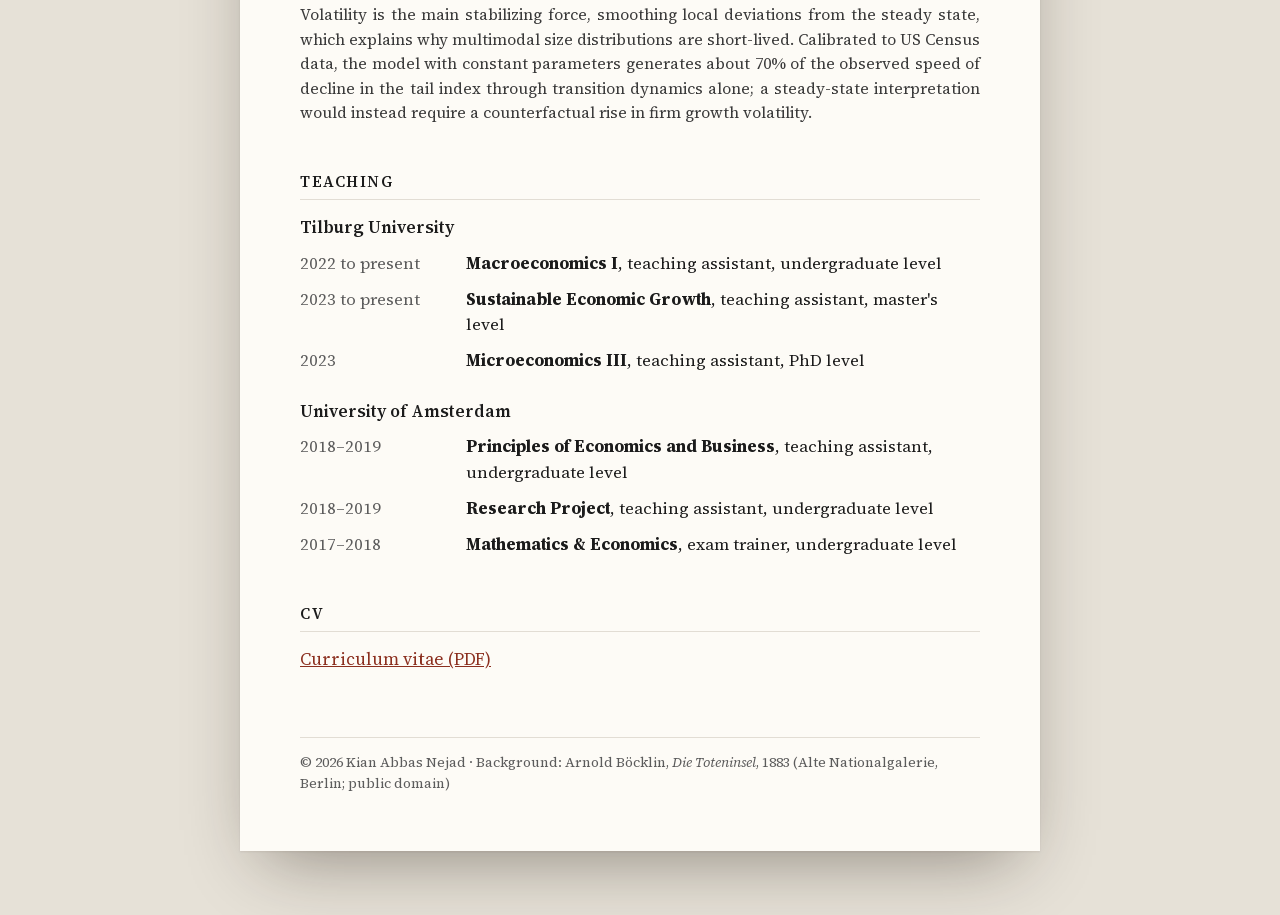
==== commit 2c81ded4: "Update the Work in Progress list and the CV Co-Authored-By: Claude Fable 5.2 <noreply@anthropic.com>" ====
--- a/index.html
+++ b/index.html
@@ -75,8 +75,12 @@
     <p class="abstract">Firms can buffer against unexpectedly high demand with spare capacity or with inventories. Over the past four decades, both the inventory-to-sales ratio and the rate of capacity utilization in the US have trended down, which suggests that firms have shifted from inventories to spare capacity. I build a model in which firms choose how much of each buffer to hold, and use it to quantify the causes and consequences of this shift. Two candidate causes are the falling relative price of capital goods, which makes idle capacity cheaper to hold, and the growth of product variety, which makes inventories a less useful buffer. The shift matters because inventories let firms smooth production, while spare capacity lets them smooth prices, so it changes how demand shocks, and potentially monetary policy, pass through to output and prices.</p>
   </div>
   <div class="paper">
+    <h3>AI at the Gate: Platform Answers and the Supply of News</h3>
+    <p class="meta">with Giuseppe Musillo, Till Wicker and Niccolò Zaccaria</p>
+    <p class="abstract">How does generative AI affect competition and production in markets for information? We study this question through Google's AI Overviews, which provide AI-generated answers above search results. We combine weekly internet traffic data of major US and UK news outlets with the launch of AI Overviews to build a novel outlet-level measure of exposure to AI, the share of an outlet's articles containing no original reporting, and provide a causal estimate of the effect of generative AI on the market for information. We show that a one-standard-deviation increase in replaceability is associated with a 10.8% larger decline in visits after launch and an 8.7% decline in monthly unique visitors. We develop a general-equilibrium model in which AI platforms use news outlets' content to generate answers while competing with them for readers. We show that compensating outlets for lost traffic would mostly benefit producers of replaceable content, whose decline is largely efficient: generated answers supply the same information at a lower cost in readers' time. Instead, payments for the use of original reporting sustain the production of information that AI cannot reproduce, while preserving the time savings from AI-generated answers.</p>
+  </div>
+  <div class="paper">
     <h3>On the Dynamics of the Firm Size Distribution</h3>
-    <p class="meta">Draft available on request</p>
     <p class="abstract">The right tail of the US firm size distribution has thickened steadily since the late 1970s. This paper asks how much of this shift reflects changes in the parameters governing firm dynamics, as opposed to slow convergence to an unchanged steady state. I study a random growth model of firm entry, exit, and growth and, through a spectral decomposition of its Fokker–Planck operator, derive exact solutions for the transition of the firm size density. The speed of convergence is a closed-form sufficient statistic: it increases in growth volatility, entry, and exit, decreases in mean growth, is unchanged for Pareto-shaped initial distributions, and is higher when firm size is bounded above. Volatility is the main stabilizing force, smoothing local deviations from the steady state, which explains why multimodal size distributions are short-lived. Calibrated to US Census data, the model with constant parameters generates about 70% of the observed speed of decline in the tail index through transition dynamics alone; a steady-state interpretation would instead require a counterfactual rise in firm growth volatility.</p>
   </div>
 
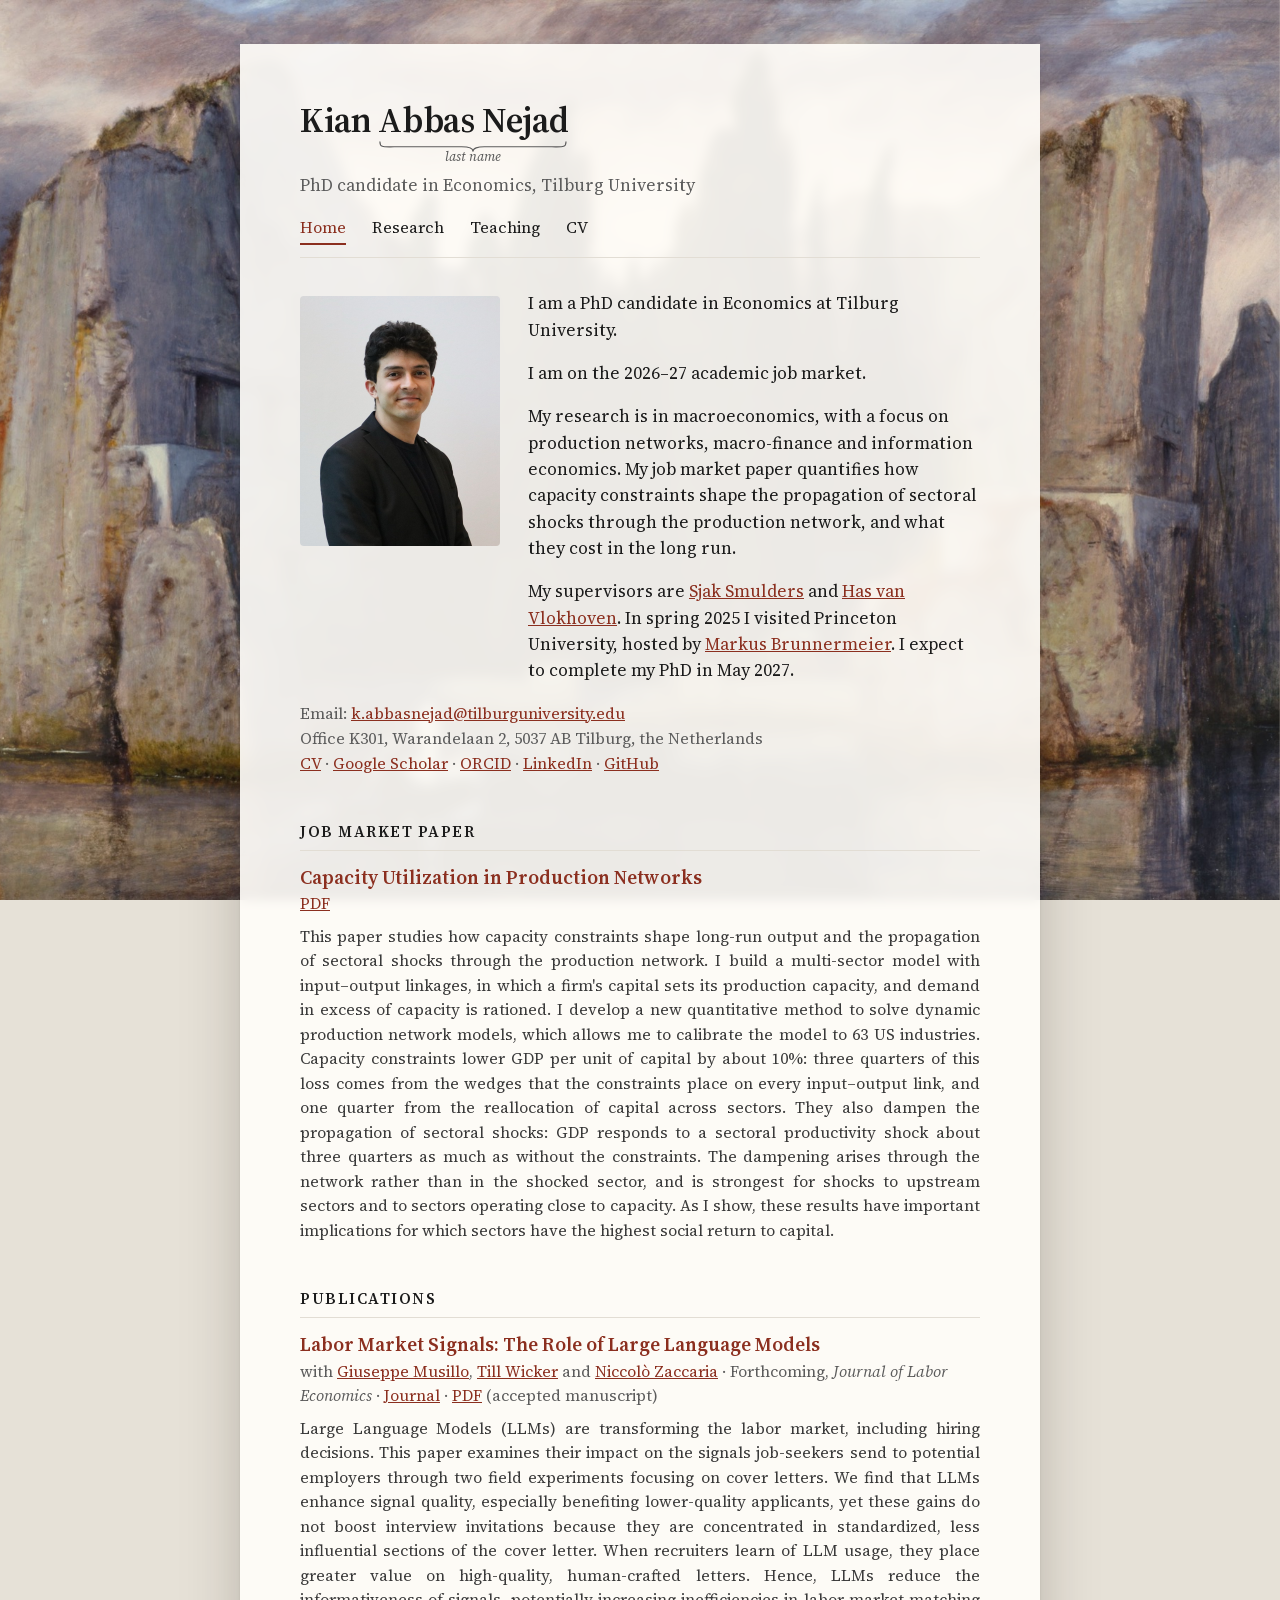
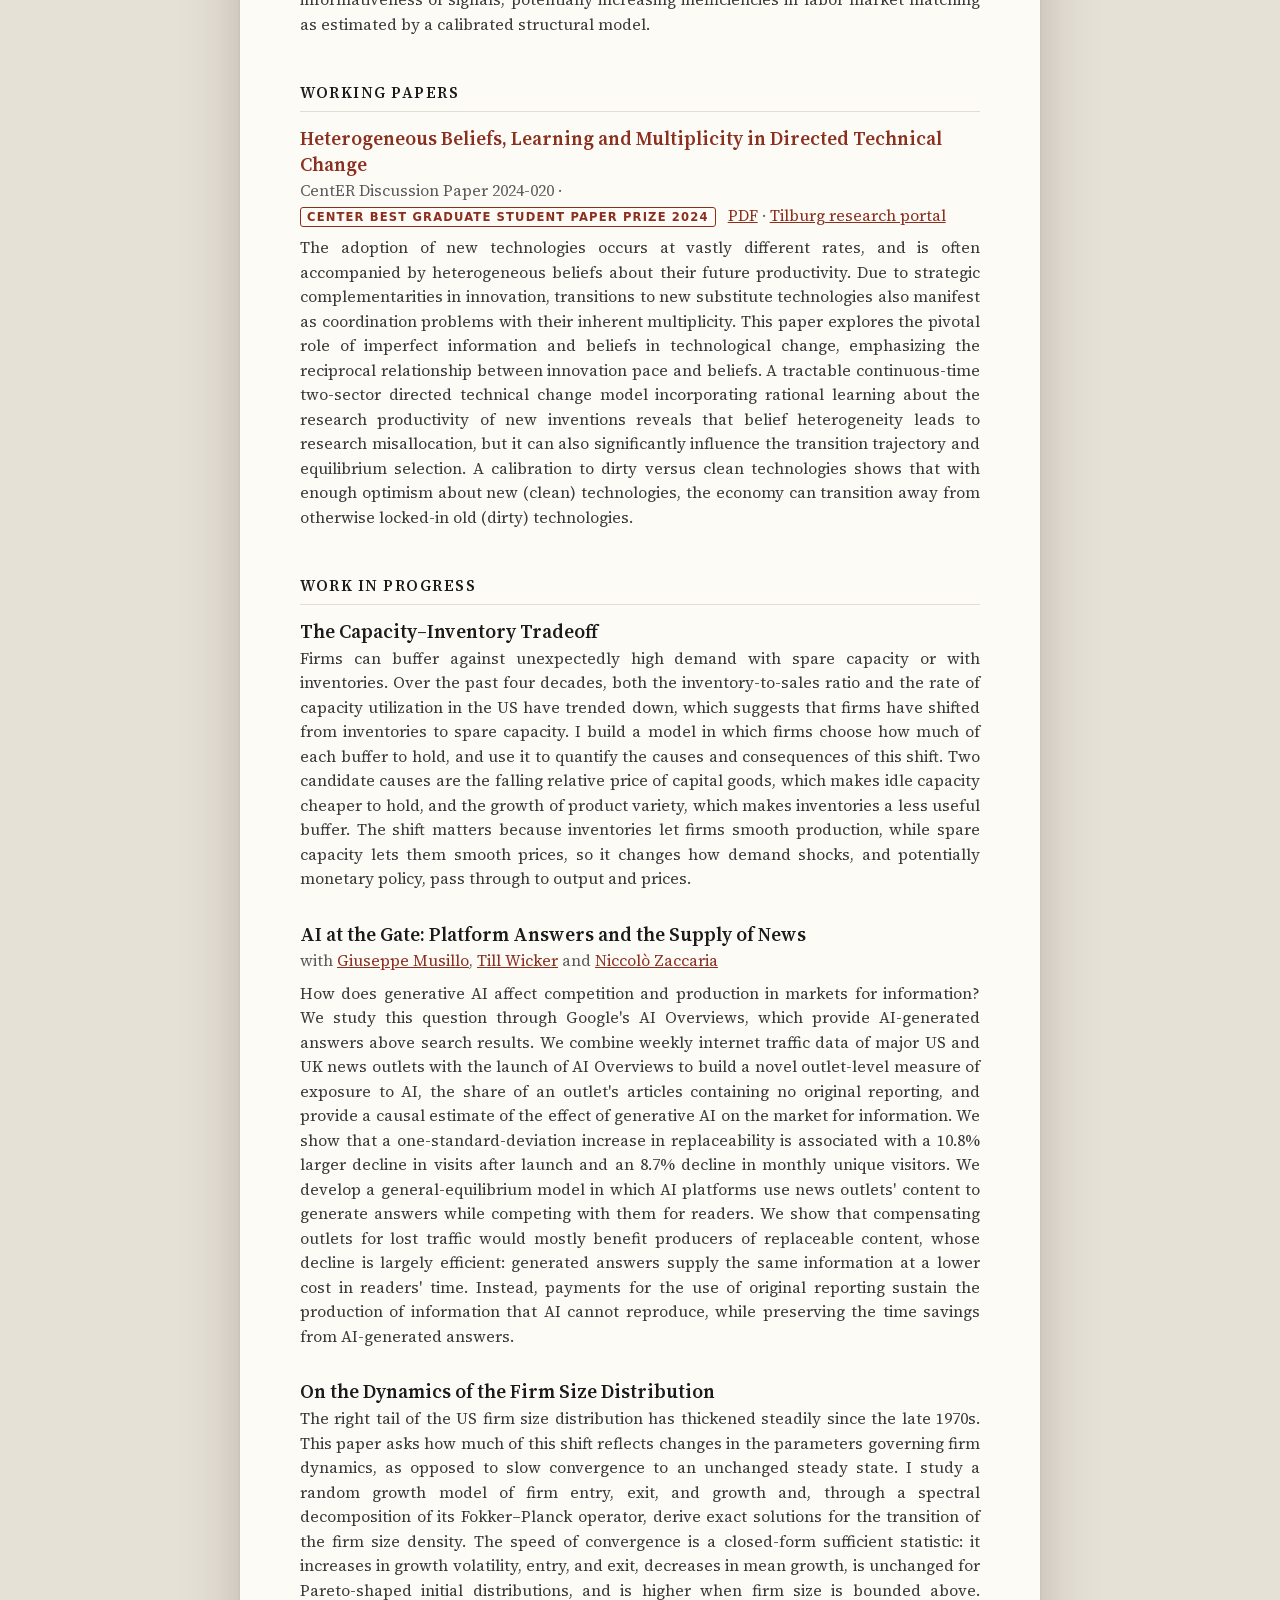
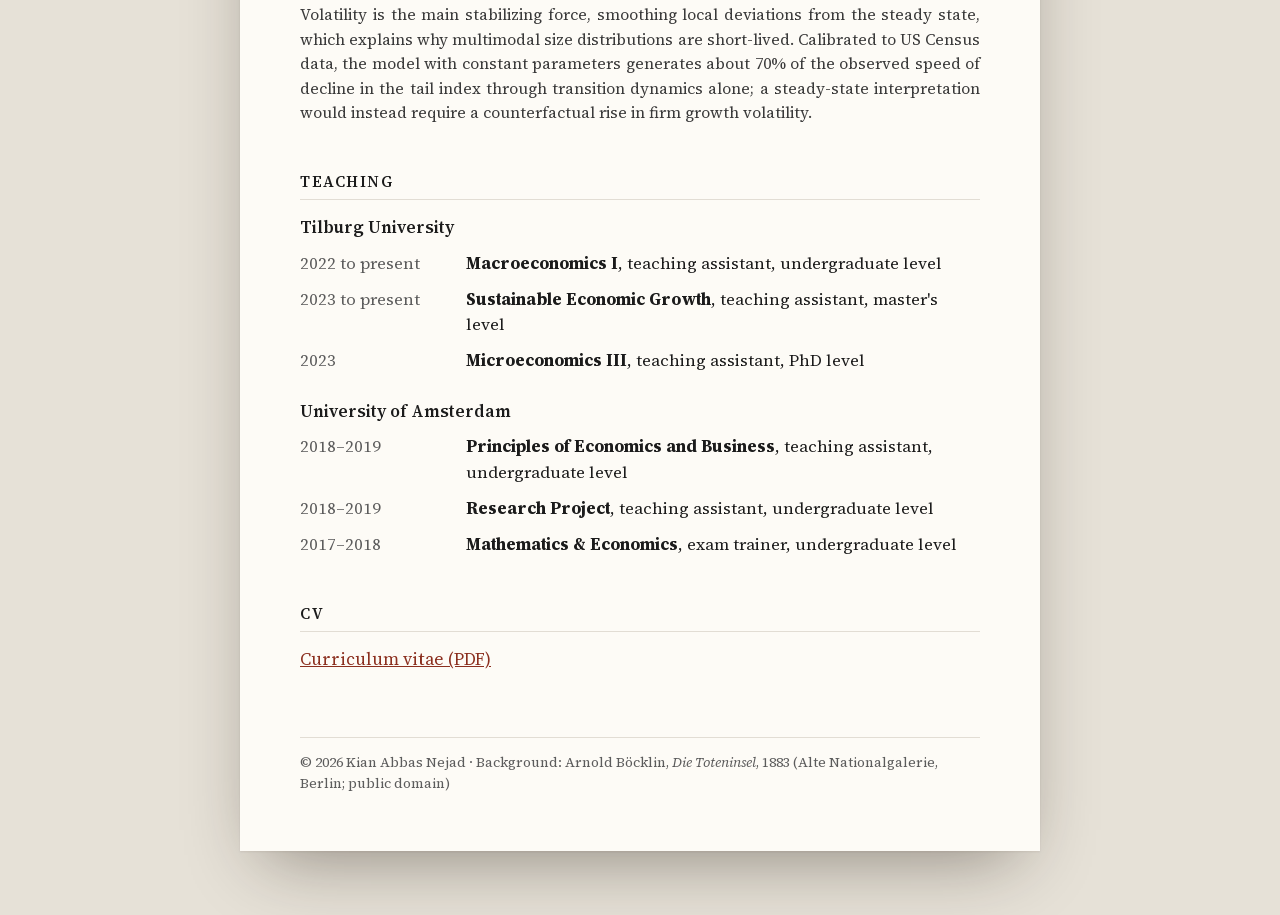
==== commit b7698fed: "Link the co-authors' names to their websites Co-Authored-By: Claude Fable 5.2 <noreply@anthropic.com" ====
--- a/index.html
+++ b/index.html
@@ -58,7 +58,7 @@
   <h2>Publications</h2>
   <div class="paper">
     <h3><a href="https://www.journals.uchicago.edu/doi/10.1086/744669" target="_blank" rel="noopener">Labor Market Signals: The Role of Large Language Models</a></h3>
-    <p class="meta">with Giuseppe Musillo, Till Wicker and Niccolò Zaccaria · Forthcoming, <em>Journal of Labor Economics</em> · <a href="https://www.journals.uchicago.edu/doi/10.1086/744669" target="_blank" rel="noopener">Journal</a> · <a href="/papers/Labor_Market_Signals_LLMs.pdf" target="_blank" rel="noopener">PDF</a> (accepted manuscript)</p>
+    <p class="meta">with <a href="https://giuseppemusillo.github.io/" target="_blank" rel="noopener">Giuseppe Musillo</a>, <a href="https://sites.google.com/view/tillwicker" target="_blank" rel="noopener">Till Wicker</a> and <a href="https://niccolozaccaria.com/" target="_blank" rel="noopener">Niccolò Zaccaria</a> · Forthcoming, <em>Journal of Labor Economics</em> · <a href="https://www.journals.uchicago.edu/doi/10.1086/744669" target="_blank" rel="noopener">Journal</a> · <a href="/papers/Labor_Market_Signals_LLMs.pdf" target="_blank" rel="noopener">PDF</a> (accepted manuscript)</p>
     <p class="abstract">Large Language Models (LLMs) are transforming the labor market, including hiring decisions. This paper examines their impact on the signals job-seekers send to potential employers through two field experiments focusing on cover letters. We find that LLMs enhance signal quality, especially benefiting lower-quality applicants, yet these gains do not boost interview invitations because they are concentrated in standardized, less influential sections of the cover letter. When recruiters learn of LLM usage, they place greater value on high-quality, human-crafted letters. Hence, LLMs reduce the informativeness of signals, potentially increasing inefficiencies in labor market matching as estimated by a calibrated structural model.</p>
   </div>
 
@@ -76,7 +76,7 @@
   </div>
   <div class="paper">
     <h3>AI at the Gate: Platform Answers and the Supply of News</h3>
-    <p class="meta">with Giuseppe Musillo, Till Wicker and Niccolò Zaccaria</p>
+    <p class="meta">with <a href="https://giuseppemusillo.github.io/" target="_blank" rel="noopener">Giuseppe Musillo</a>, <a href="https://sites.google.com/view/tillwicker" target="_blank" rel="noopener">Till Wicker</a> and <a href="https://niccolozaccaria.com/" target="_blank" rel="noopener">Niccolò Zaccaria</a></p>
     <p class="abstract">How does generative AI affect competition and production in markets for information? We study this question through Google's AI Overviews, which provide AI-generated answers above search results. We combine weekly internet traffic data of major US and UK news outlets with the launch of AI Overviews to build a novel outlet-level measure of exposure to AI, the share of an outlet's articles containing no original reporting, and provide a causal estimate of the effect of generative AI on the market for information. We show that a one-standard-deviation increase in replaceability is associated with a 10.8% larger decline in visits after launch and an 8.7% decline in monthly unique visitors. We develop a general-equilibrium model in which AI platforms use news outlets' content to generate answers while competing with them for readers. We show that compensating outlets for lost traffic would mostly benefit producers of replaceable content, whose decline is largely efficient: generated answers supply the same information at a lower cost in readers' time. Instead, payments for the use of original reporting sustain the production of information that AI cannot reproduce, while preserving the time savings from AI-generated answers.</p>
   </div>
   <div class="paper">
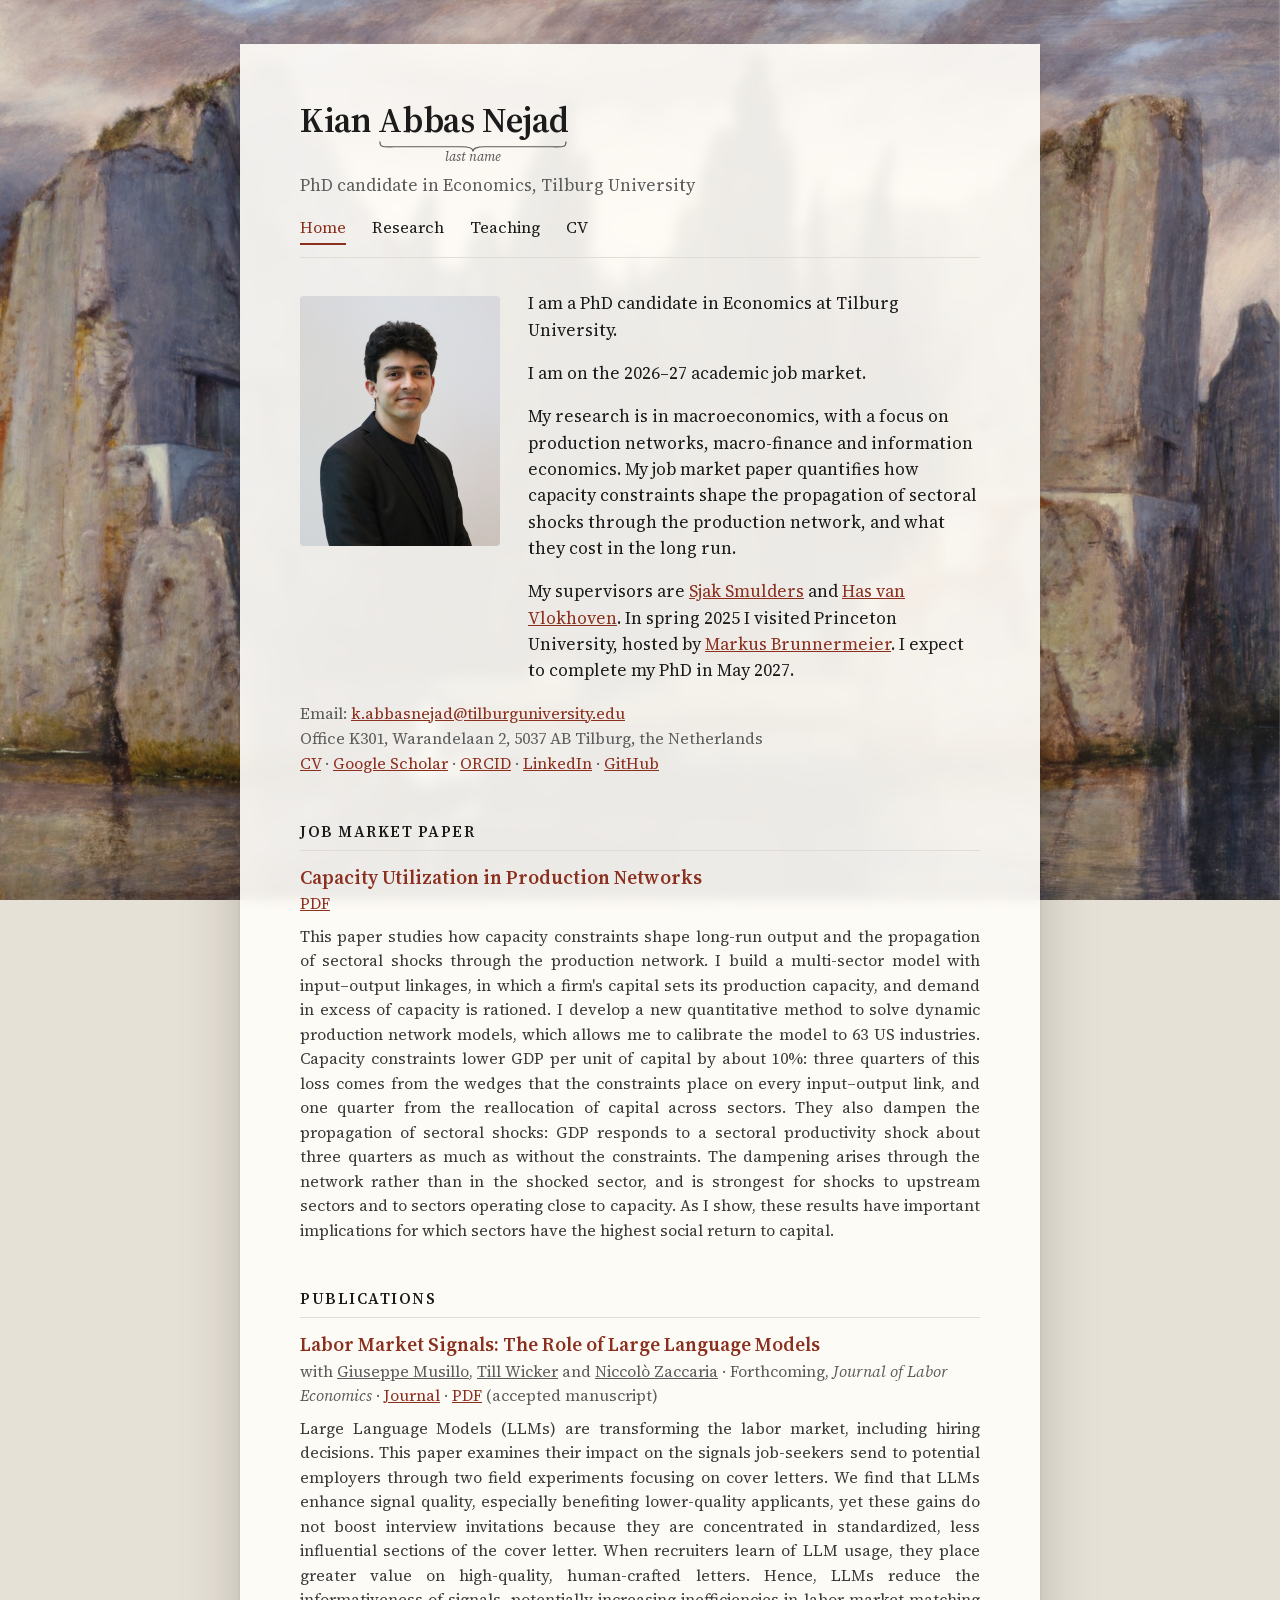
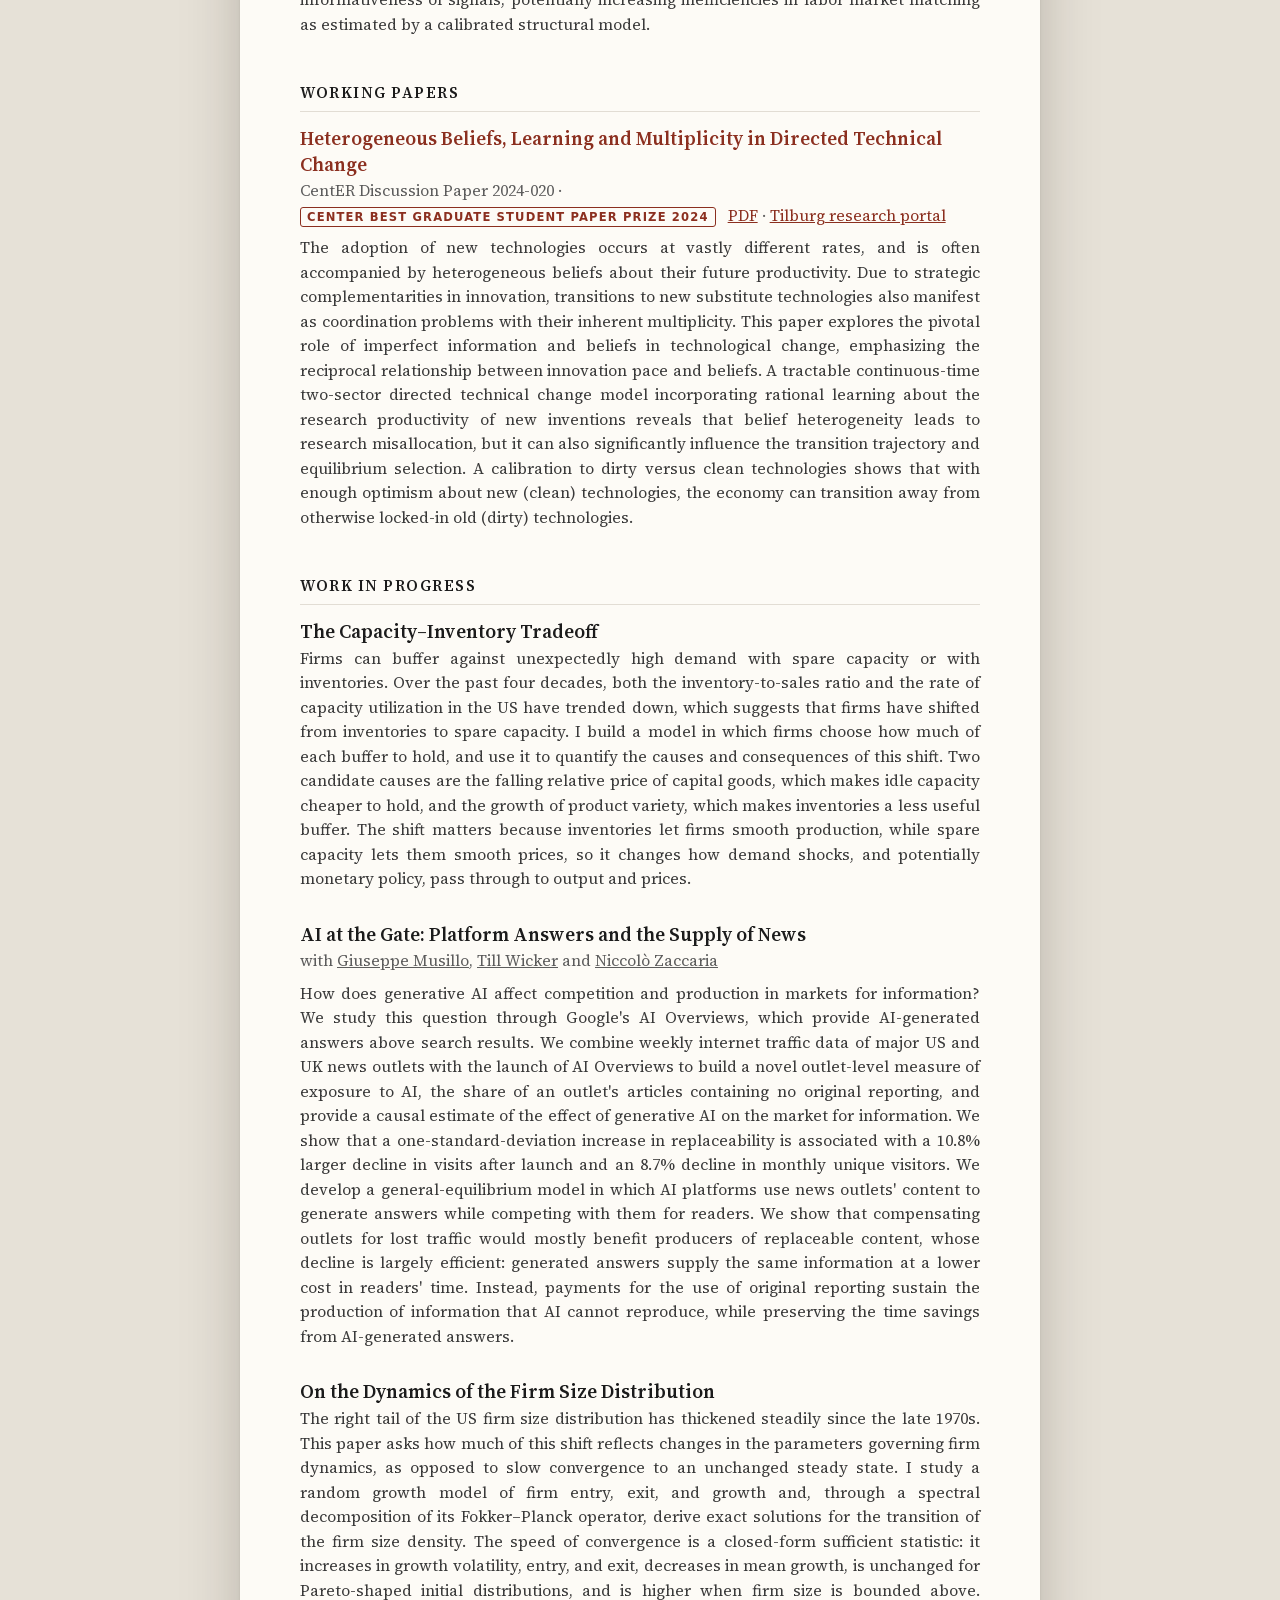
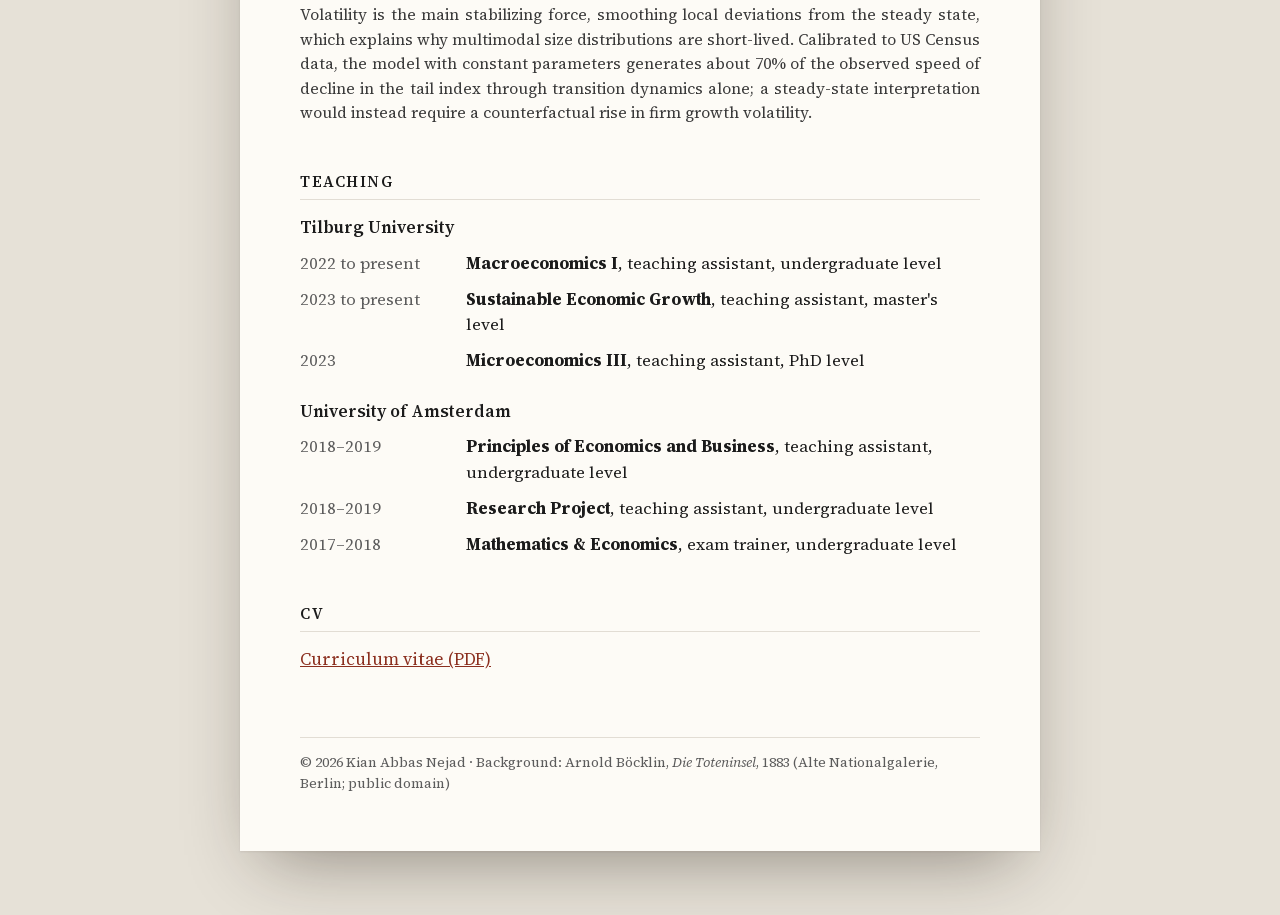
==== commit 1be2e92a: "Show the co-authors' links in gray with an underline Co-Authored-By: Claude Fable 5.2 <noreply@anthr" ====
--- a/index.html
+++ b/index.html
@@ -18,7 +18,7 @@
 <link rel="icon" href="/assets/favicon.svg" type="image/svg+xml">
 <link rel="icon" href="/assets/favicon-32.png" type="image/png" sizes="32x32">
 <link rel="apple-touch-icon" href="/assets/apple-touch-icon.png">
-<link rel="stylesheet" href="/assets/style.css?v=3">
+<link rel="stylesheet" href="/assets/style.css?v=4">
 <script type="application/ld+json">
 {"@context":"https://schema.org","@type":"Person","name":"Kian Abbas Nejad","givenName":"Kian","familyName":"Abbas Nejad","url":"https://kianabbasnejad.com/","image":"https://kianabbasnejad.com/assets/kian.jpg","jobTitle":"PhD candidate in Economics","email":"mailto:k.abbasnejad@tilburguniversity.edu","affiliation":{"@type":"Organization","name":"Tilburg University","url":"https://www.tilburguniversity.edu/"},"knowsAbout":["Macroeconomics","Production networks","Macro-finance","Information economics"],"sameAs":["https://scholar.google.com/citations?user=rgm6spkAAAAJ","https://orcid.org/0009-0003-3855-0825","https://www.linkedin.com/in/kianabbasnejad/","https://github.com/KianAbbasNejad"]}
 </script>
@@ -58,7 +58,7 @@
   <h2>Publications</h2>
   <div class="paper">
     <h3><a href="https://www.journals.uchicago.edu/doi/10.1086/744669" target="_blank" rel="noopener">Labor Market Signals: The Role of Large Language Models</a></h3>
-    <p class="meta">with <a href="https://giuseppemusillo.github.io/" target="_blank" rel="noopener">Giuseppe Musillo</a>, <a href="https://sites.google.com/view/tillwicker" target="_blank" rel="noopener">Till Wicker</a> and <a href="https://niccolozaccaria.com/" target="_blank" rel="noopener">Niccolò Zaccaria</a> · Forthcoming, <em>Journal of Labor Economics</em> · <a href="https://www.journals.uchicago.edu/doi/10.1086/744669" target="_blank" rel="noopener">Journal</a> · <a href="/papers/Labor_Market_Signals_LLMs.pdf" target="_blank" rel="noopener">PDF</a> (accepted manuscript)</p>
+    <p class="meta">with <a class="coauthor" href="https://giuseppemusillo.github.io/" target="_blank" rel="noopener">Giuseppe Musillo</a>, <a class="coauthor" href="https://sites.google.com/view/tillwicker" target="_blank" rel="noopener">Till Wicker</a> and <a class="coauthor" href="https://niccolozaccaria.com/" target="_blank" rel="noopener">Niccolò Zaccaria</a> · Forthcoming, <em>Journal of Labor Economics</em> · <a href="https://www.journals.uchicago.edu/doi/10.1086/744669" target="_blank" rel="noopener">Journal</a> · <a href="/papers/Labor_Market_Signals_LLMs.pdf" target="_blank" rel="noopener">PDF</a> (accepted manuscript)</p>
     <p class="abstract">Large Language Models (LLMs) are transforming the labor market, including hiring decisions. This paper examines their impact on the signals job-seekers send to potential employers through two field experiments focusing on cover letters. We find that LLMs enhance signal quality, especially benefiting lower-quality applicants, yet these gains do not boost interview invitations because they are concentrated in standardized, less influential sections of the cover letter. When recruiters learn of LLM usage, they place greater value on high-quality, human-crafted letters. Hence, LLMs reduce the informativeness of signals, potentially increasing inefficiencies in labor market matching as estimated by a calibrated structural model.</p>
   </div>
 
@@ -76,7 +76,7 @@
   </div>
   <div class="paper">
     <h3>AI at the Gate: Platform Answers and the Supply of News</h3>
-    <p class="meta">with <a href="https://giuseppemusillo.github.io/" target="_blank" rel="noopener">Giuseppe Musillo</a>, <a href="https://sites.google.com/view/tillwicker" target="_blank" rel="noopener">Till Wicker</a> and <a href="https://niccolozaccaria.com/" target="_blank" rel="noopener">Niccolò Zaccaria</a></p>
+    <p class="meta">with <a class="coauthor" href="https://giuseppemusillo.github.io/" target="_blank" rel="noopener">Giuseppe Musillo</a>, <a class="coauthor" href="https://sites.google.com/view/tillwicker" target="_blank" rel="noopener">Till Wicker</a> and <a class="coauthor" href="https://niccolozaccaria.com/" target="_blank" rel="noopener">Niccolò Zaccaria</a></p>
     <p class="abstract">How does generative AI affect competition and production in markets for information? We study this question through Google's AI Overviews, which provide AI-generated answers above search results. We combine weekly internet traffic data of major US and UK news outlets with the launch of AI Overviews to build a novel outlet-level measure of exposure to AI, the share of an outlet's articles containing no original reporting, and provide a causal estimate of the effect of generative AI on the market for information. We show that a one-standard-deviation increase in replaceability is associated with a 10.8% larger decline in visits after launch and an 8.7% decline in monthly unique visitors. We develop a general-equilibrium model in which AI platforms use news outlets' content to generate answers while competing with them for readers. We show that compensating outlets for lost traffic would mostly benefit producers of replaceable content, whose decline is largely efficient: generated answers supply the same information at a lower cost in readers' time. Instead, payments for the use of original reporting sustain the production of information that AI cannot reproduce, while preserving the time savings from AI-generated answers.</p>
   </div>
   <div class="paper">
--- a/assets/style.css
+++ b/assets/style.css
@@ -68,6 +68,7 @@
 .paper h3 a{color:var(--accent);text-decoration:none}
 .paper h3 a:hover{text-decoration:underline}
 .paper .meta{color:var(--muted);font-size:.93rem;margin:0 0 8px}
+.paper .meta a.coauthor{color:inherit;text-decoration:underline}
 .paper .abstract{font-size:.93rem;color:#3a3a3a;margin:0;text-align:justify;hyphens:auto}
 .badge{display:inline-block;font:600 .68rem/1.4 system-ui,sans-serif;text-transform:uppercase;letter-spacing:.1em;color:var(--accent);border:1px solid var(--accent);border-radius:3px;padding:1px 6px;margin-right:8px;vertical-align:middle}
 .refs{font-size:.95rem}
